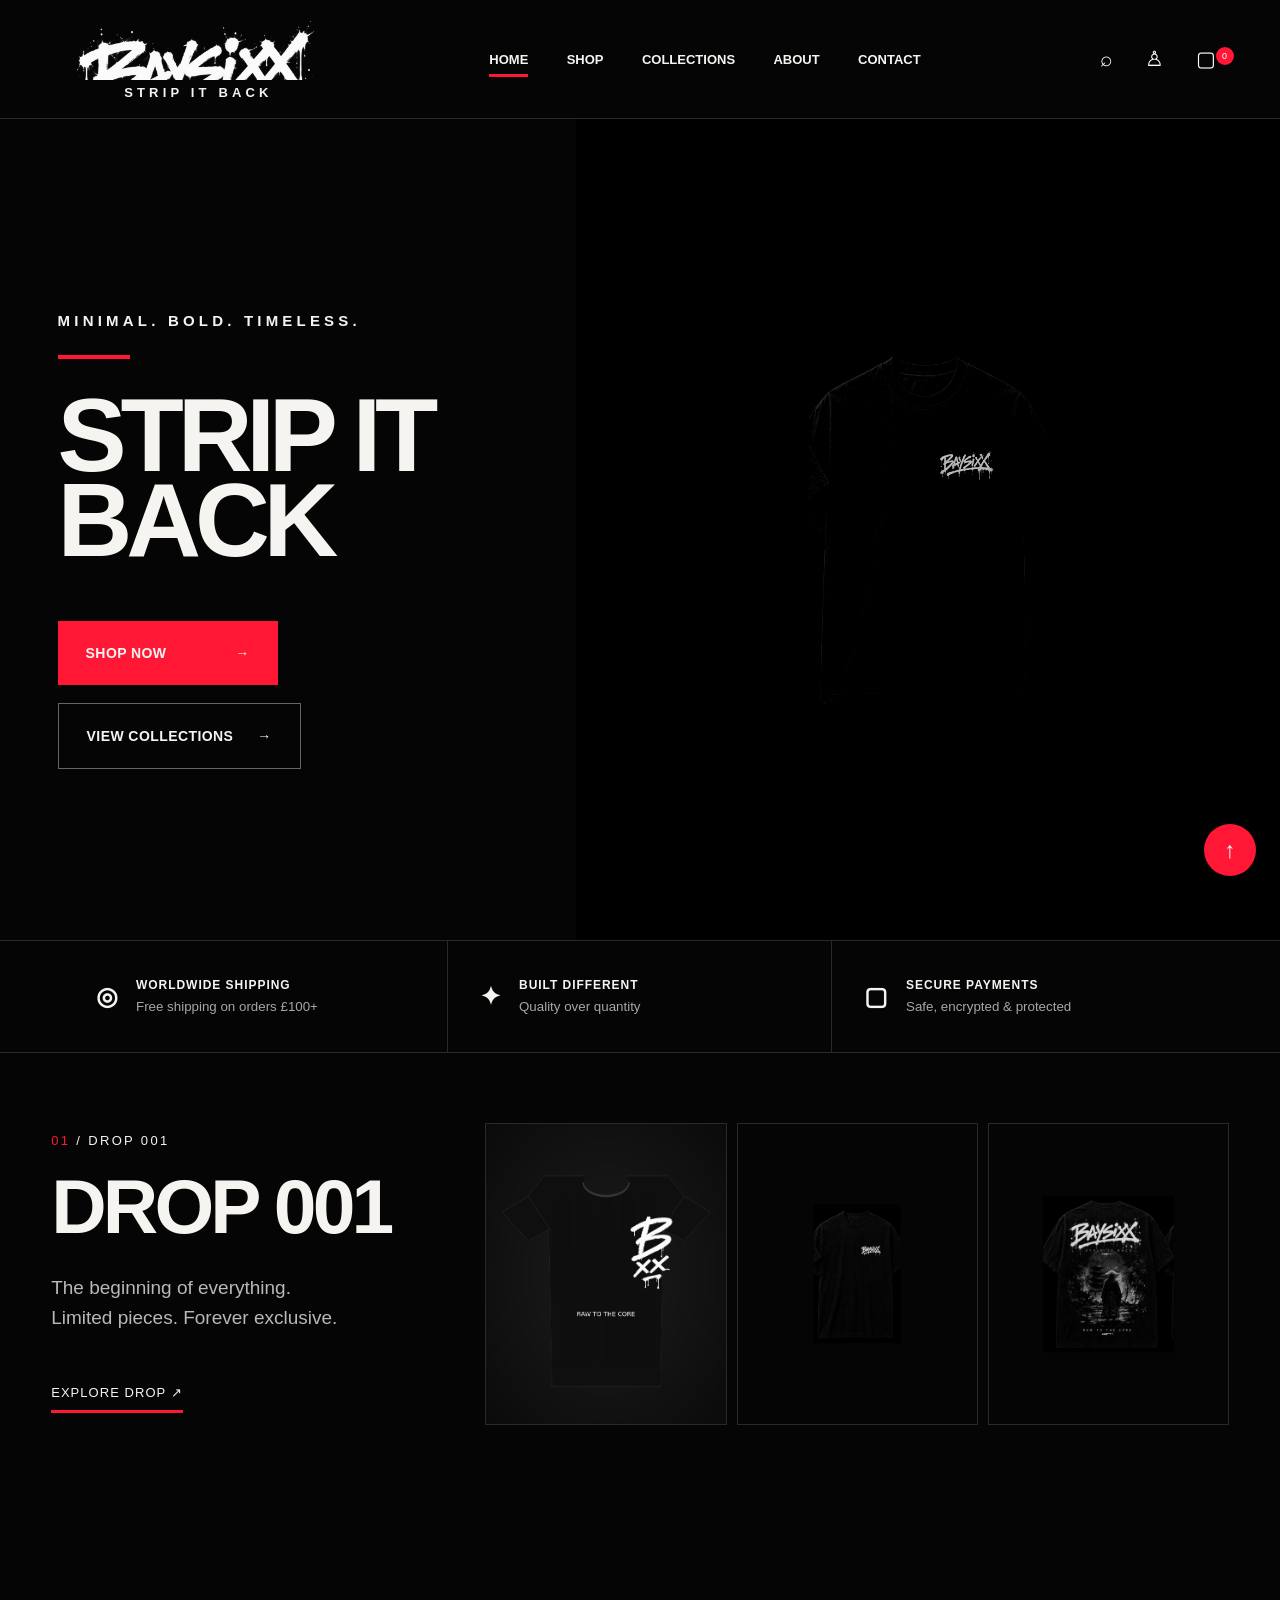
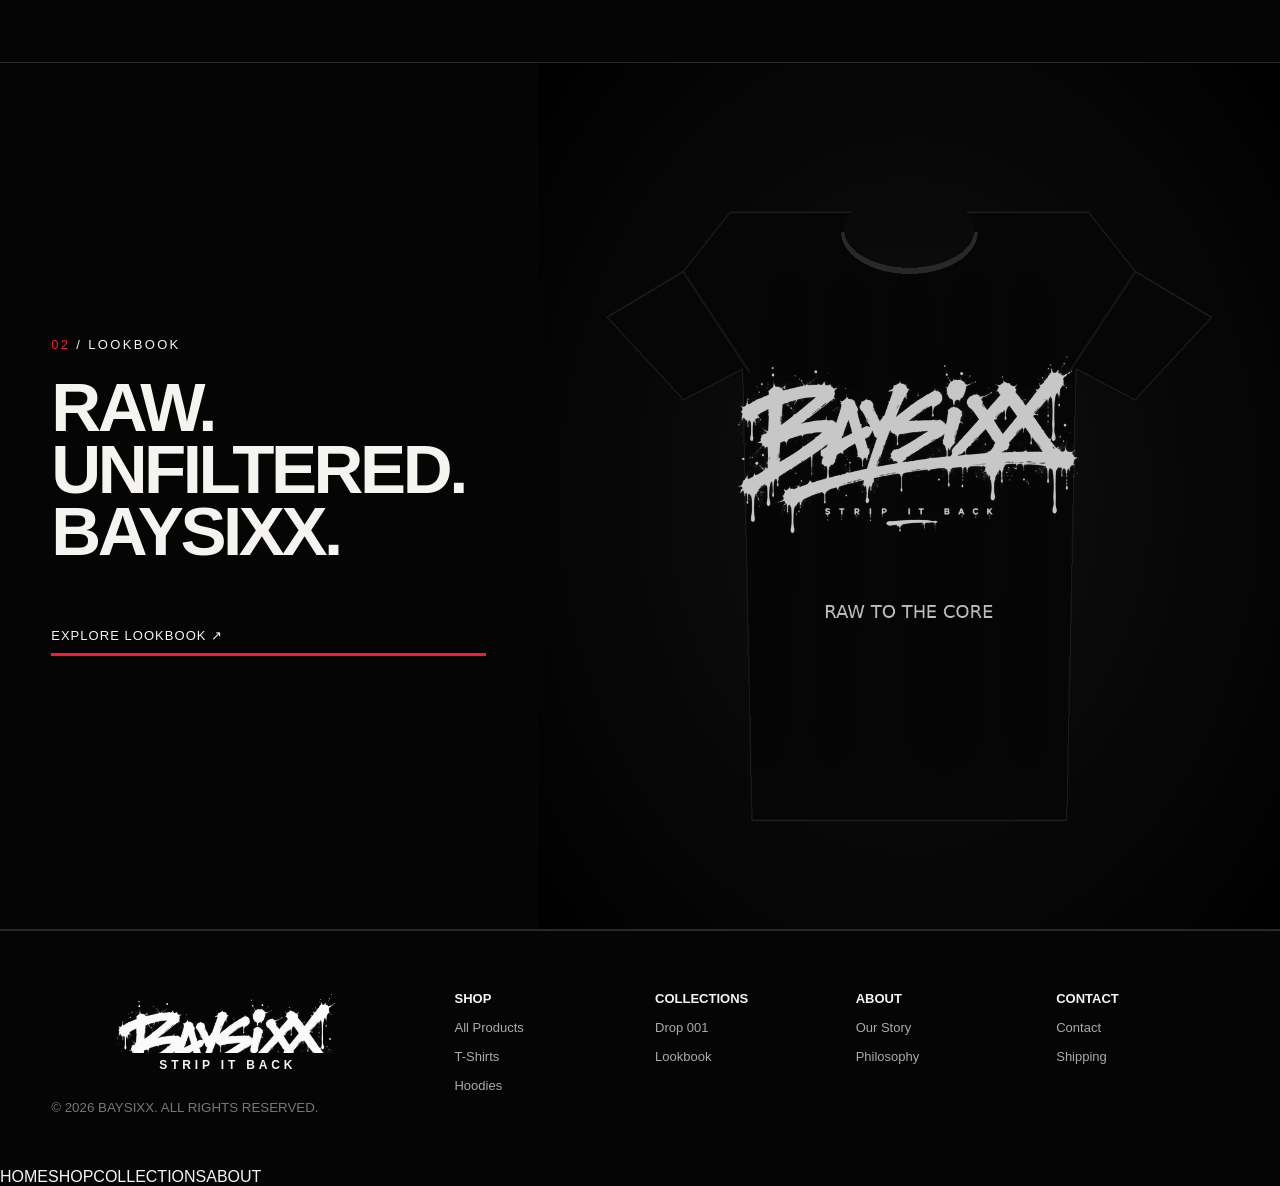
==== index.html @ b7e848b4 "Load rebuilt responsive stylesheet" ====
<!doctype html><html lang="en"><head><meta charset="utf-8"><meta name="viewport" content="width=device-width,initial-scale=1"><meta name="theme-color" content="#050505"><title>BAYSIXX | Strip It Back</title><link rel="stylesheet" href="styles.css?v=clean10"><link rel="icon" type="image/png" sizes="32x32" href="favicon-32.png?v=bx6"><link rel="apple-touch-icon" href="apple-touch-icon.png?v=bx6"><link rel="manifest" href="site.webmanifest?v=bx6"></head><body id="top"><header class="site-header"><a class="header-logo logo-lockup" href="index.html" aria-label="BAYSIXX home"><span class="logo-art"><img src="assets/baysixx-wordmark.png?v=master" alt="BAYSIXX"></span><span class="logo-tagline">STRIP IT BACK</span></a><nav class="nav nav-left"><a class="active" href="index.html">HOME</a><a href="shop.html">SHOP</a><a href="#drop">COLLECTIONS</a><a href="story.html">ABOUT</a><a href="#contact">CONTACT</a></nav><nav class="nav nav-right"><button class="text-button" aria-label="Search">⌕</button><button class="text-button" aria-label="Account">♙</button><button class="text-button cart-button" aria-label="Cart">▢<span class="cart-count">0</span></button></nav></header><main><section class="hero"><div class="hero-copy"><p class="hero-kicker">MINIMAL. BOLD. TIMELESS.</p><h1>STRIP IT<br>BACK</h1><div class="hero-actions"><a class="button button-red" href="shop.html">SHOP NOW <span>→</span></a><a class="button button-dark" href="#drop">VIEW COLLECTIONS <span>→</span></a></div></div><div class="campaign-art"><img class="campaign-photo" src="assets/products/ronin-tee-front-clean.jpg" alt="BAYSIXX streetwear lookbook"></div></section><section class="benefits"><div><b>◎</b><span><strong>WORLDWIDE SHIPPING</strong><small>Free shipping on orders £100+</small></span></div><div><b>✦</b><span><strong>BUILT DIFFERENT</strong><small>Quality over quantity</small></span></div><div><b>▢</b><span><strong>SECURE PAYMENTS</strong><small>Safe, encrypted & protected</small></span></div></section><section class="drop" id="drop"><div class="section-heading"><p class="eyebrow"><em>01</em> / DROP 001</p><h2>DROP 001</h2><p class="section-copy">The beginning of everything.<br>Limited pieces. Forever exclusive.</p><a class="section-link" href="shop.html">EXPLORE DROP ↗</a></div><div class="products"><a class="product-card" href="product.html?product=icon-hoodie-black"><div class="product-image"><img class="product-photo" src="assets/product-icon-black.jpg" alt="BAYSIXX black hoodie"></div></a><a class="product-card" href="product.html?product=ronin-japan"><div class="product-image"><img class="product-photo" src="assets/products/ronin-tee-front-clean.jpg" alt="BAYSIXX black tee front"></div></a><a class="product-card" href="product.html?product=ronin-japan"><div class="product-image"><img class="product-photo" src="assets/products/ronin-tee-back-clean.jpg" alt="BAYSIXX black tee back"></div></a></div></section><section class="lookbook" id="lookbook"><div class="lookbook-copy"><p class="eyebrow"><em>02</em> / LOOKBOOK</p><h2>RAW.<br>UNFILTERED.<br>BAYSIXX.</h2><a class="section-link" href="shop.html">EXPLORE LOOKBOOK ↗</a></div><div class="lookbook-image"><img src="assets/product-core-black.jpg" alt="BAYSIXX real-life black streetwear mockup"></div></section></main><footer class="footer" id="contact"><div class="footer-brand"><a class="logo-lockup footer-logo" href="#top"><span class="logo-art"><img src="assets/baysixx-wordmark.png?v=master" alt="BAYSIXX"></span><span class="logo-tagline">STRIP IT BACK</span></a><small>© 2026 BAYSIXX. ALL RIGHTS RESERVED.</small></div><div class="footer-links-grid"><div><strong>SHOP</strong><a href="shop.html">All Products</a><a href="shop.html">T-Shirts</a><a href="shop.html">Hoodies</a></div><div><strong>COLLECTIONS</strong><a href="#drop">Drop 001</a><a href="#lookbook">Lookbook</a></div><div><strong>ABOUT</strong><a href="story.html">Our Story</a><a href="story.html">Philosophy</a></div><div><strong>CONTACT</strong><a href="#contact">Contact</a><a href="#contact">Shipping</a></div></div></footer><a class="back-to-top" href="#top" aria-label="Back to top">↑</a><script src="script.js?v=13"></script></body></html>
---- styles.css ----
:root{--bg:#050505;--panel:#0a0a0a;--ink:#f5f4f0;--muted:#a7a7a7;--line:#292929;--red:#ff1735;--max:1600px}*{box-sizing:border-box}html{scroll-behavior:smooth}body{margin:0;background:var(--bg);color:var(--ink);font-family:Arial,Helvetica,sans-serif;overflow-x:hidden}img{max-width:100%;display:block}a{color:inherit;text-decoration:none}button{font:inherit}.site-header{min-height:112px;border-bottom:1px solid var(--line);display:grid;grid-template-columns:minmax(220px,320px) minmax(0,1fr) minmax(140px,190px);align-items:center;gap:28px;padding:18px clamp(20px,3vw,44px);position:relative;z-index:20;background:#050505}.header-logo,.logo-lockup{display:flex;align-items:center;justify-content:flex-start;min-width:0}.logo-lockup{flex-direction:column;width:max-content;max-width:100%}.logo-art{display:block;width:min(250px,100%);height:62px;overflow:hidden}.logo-art img{width:100%;height:auto;transform:translateY(-4%)}.logo-tagline{font-size:13px;font-weight:800;letter-spacing:.32em;margin-top:5px;white-space:nowrap}.header-logo>img{width:min(250px,100%);height:auto}.nav{display:flex;align-items:center;min-width:0}.nav-left{justify-content:center;gap:clamp(20px,3vw,52px);height:100%}.nav-left a{display:flex;align-items:center;font-size:13px;font-weight:800;position:relative;white-space:nowrap;padding:18px 0}.nav-left a.active:after{content:"";position:absolute;left:0;right:0;bottom:8px;height:3px;background:var(--red)}.nav-right{justify-content:flex-end;gap:16px;white-space:nowrap}.text-button{border:0;background:none;color:#fff;font-size:21px;cursor:pointer;padding:8px;position:relative}.cart-count{display:inline-grid;place-items:center;min-width:18px;height:18px;border-radius:999px;background:var(--red);font-size:9px;line-height:1;padding:0 5px;vertical-align:top}.announcement{padding:10px 20px;text-align:center;background:var(--red);font-size:11px;font-weight:900;letter-spacing:.14em}.hero{min-height:680px;display:grid;grid-template-columns:minmax(0,45fr) minmax(0,55fr);border-bottom:1px solid var(--line)}.hero-copy{padding:clamp(70px,8vw,130px) clamp(24px,4.5vw,74px) 80px;display:flex;flex-direction:column;justify-content:center;min-width:0}.hero-kicker{font-size:15px;font-weight:700;letter-spacing:.28em;margin:0 0 34px}.hero-kicker:after{content:"";display:block;width:72px;height:4px;background:var(--red);margin-top:26px}.hero h1{font-size:clamp(66px,8.1vw,145px);line-height:.82;letter-spacing:-.06em;margin:0 0 58px;font-weight:900;max-width:100%}.hero-actions{display:flex;gap:18px;flex-wrap:wrap}.button{min-width:220px;padding:24px 28px;display:flex;justify-content:space-between;align-items:center;gap:24px;font-size:14px;font-weight:900;letter-spacing:.03em}.button-red{background:var(--red)}.button-dark{border:1px solid #666}.campaign-art{min-width:0;overflow:hidden;background:#080808;min-height:500px}.campaign-photo{width:100%;height:100%;object-fit:cover;filter:grayscale(1) contrast(1.1) brightness(.74)}.benefits{min-height:112px;border-bottom:1px solid var(--line);display:grid;grid-template-columns:repeat(3,minmax(0,1fr));padding:0 clamp(20px,5vw,80px)}.benefits>div{display:flex;align-items:center;gap:18px;border-right:1px solid var(--line);padding:24px clamp(18px,2.5vw,40px);min-width:0}.benefits>div:last-child{border-right:0}.benefits b{font-size:25px;flex:0 0 auto}.benefits span{display:flex;flex-direction:column;gap:6px;min-width:0}.benefits strong{font-size:12px;letter-spacing:.08em}.benefits small{color:var(--muted);line-height:1.35}.drop{display:grid;grid-template-columns:minmax(260px,34fr) minmax(0,66fr);min-height:610px;border-bottom:1px solid var(--line);padding:70px clamp(24px,4vw,64px);gap:clamp(30px,4vw,60px)}.section-heading{padding-top:10px;min-width:0}.eyebrow{letter-spacing:.18em;font-size:13px;margin:0}.eyebrow em{color:var(--red);font-style:normal}.section-heading h2,.lookbook h2{font-size:clamp(54px,6vw,100px);line-height:.9;letter-spacing:-.05em;margin:24px 0 32px}.section-copy{font-size:19px;line-height:1.55;color:#b8b8b8}.section-link{display:inline-block;margin-top:34px;font-size:13px;letter-spacing:.08em;padding-bottom:10px;border-bottom:3px solid var(--red)}.products{display:grid;grid-template-columns:repeat(3,minmax(0,1fr));gap:10px;min-width:0}.product-card{display:block;min-width:0}.product-image{background:#0b0b0b;overflow:hidden;border:1px solid var(--line);aspect-ratio:4/5}.product-photo{width:100%;height:100%;object-fit:cover;filter:grayscale(1);transition:transform .25s}.product-card:hover .product-photo{transform:scale(1.02)}.lookbook{display:grid;grid-template-columns:minmax(300px,42fr) minmax(0,58fr);min-height:660px;border-bottom:1px solid var(--line)}.lookbook-copy{padding:80px clamp(24px,4vw,64px);display:flex;flex-direction:column;justify-content:center;min-width:0}.lookbook h2{font-size:clamp(52px,5.4vw,92px)}.lookbook-image{overflow:hidden;min-height:520px}.lookbook-image img{width:100%;height:100%;object-fit:cover;filter:grayscale(1) contrast(1.08) brightness(.78)}.shop-page,.story-page,.product-page{width:min(100%,var(--max));margin:0 auto}.shop-intro{padding:80px clamp(24px,5vw,80px) 54px;border-bottom:1px solid var(--line)}.shop-intro h1{font-size:clamp(48px,6vw,96px);line-height:.9;letter-spacing:-.05em;margin:22px 0 24px}.shop-intro>p:last-child{font-size:18px;color:var(--muted);margin:0}.shop-grid{display:grid;grid-template-columns:repeat(4,minmax(0,1fr));gap:18px;padding:46px clamp(24px,4vw,64px) 90px}.shop-grid .product-card{display:flex;flex-direction:column;min-width:0}.product-image.shop{aspect-ratio:4/5}.shop-grid h3{font-size:14px;line-height:1.35;letter-spacing:.03em;margin:14px 0 7px}.shop-grid p{font-size:12px;color:var(--muted);margin:0}.story-hero{display:grid;grid-template-columns:minmax(0,1fr) minmax(260px,38%);gap:50px;align-items:center;padding:90px clamp(24px,6vw,100px);border-bottom:1px solid var(--line)}.story-hero h1,.story-copy h2{font-size:clamp(56px,7vw,110px);line-height:.9;letter-spacing:-.055em;margin:24px 0 34px}.story-lead{font-size:clamp(18px,1.5vw,24px);line-height:1.55;color:#c0c0c0;max-width:850px}.story-hero>img{width:min(420px,100%);justify-self:center;filter:grayscale(1)}.story-copy{padding:90px clamp(24px,6vw,100px);border-bottom:1px solid var(--line)}.story-copy h2{font-size:clamp(48px,6vw,92px)}.story-columns{display:grid;grid-template-columns:repeat(2,minmax(0,1fr));gap:clamp(28px,6vw,90px)}.story-columns p{font-size:19px;line-height:1.65;color:#bdbdbd;margin:0}.story-statement{display:grid;grid-template-columns:1fr 1fr}.story-statement span{font-size:clamp(44px,7vw,120px);font-weight:900;letter-spacing:-.05em;padding:70px clamp(24px,5vw,80px);border-right:1px solid var(--line)}.story-statement span:last-child{border-right:0}.product-page{display:grid;grid-template-columns:minmax(0,1.2fr) minmax(360px,.8fr);gap:clamp(36px,5vw,80px);padding:60px clamp(24px,5vw,80px) 90px}.product-gallery{min-width:0}.product-detail-image{background:#0b0b0b;border:1px solid var(--line);aspect-ratio:4/5;overflow:hidden}.product-detail-image img{width:100%;height:100%;object-fit:cover}.product-thumbs{display:grid;grid-template-columns:repeat(5,minmax(0,1fr));gap:10px;margin-top:12px}.product-thumbs button{border:1px solid var(--line);background:#0a0a0a;padding:0;aspect-ratio:1;cursor:pointer;overflow:hidden}.product-thumbs img{width:100%;height:100%;object-fit:cover}.product-info{align-self:start;position:sticky;top:24px}.product-info h1{font-size:clamp(42px,4.5vw,78px);line-height:.92;letter-spacing:-.045em;margin:18px 0 20px}.product-price{font-size:20px;font-weight:800;margin:0 0 24px}.product-description{font-size:17px;line-height:1.6;color:#b8b8b8}.sizes{display:flex;flex-wrap:wrap;gap:9px;align-items:center;margin:30px 0 20px}.sizes span{width:100%;font-size:12px;font-weight:900;letter-spacing:.12em}.sizes button{background:#0a0a0a;color:#fff;border:1px solid #555;width:54px;height:48px;cursor:pointer}.add-bag{width:100%;border:0;background:var(--red);color:#fff;padding:20px;font-weight:900;letter-spacing:.05em;cursor:pointer}.product-notes{border-top:1px solid var(--line);margin-top:28px;padding-top:18px}.product-notes p{font-size:13px;color:#aaa;margin:9px 0}.footer{display:grid;grid-template-columns:minmax(240px,30%) minmax(0,70%);gap:50px;padding:60px clamp(24px,4vw,64px) 50px;border-top:1px solid var(--line)}.footer-brand{display:flex;flex-direction:column;align-items:flex-start;gap:26px;min-width:0}.footer-brand>img{width:min(230px,100%)}.footer-logo .logo-art{width:min(230px,100%)}.footer-logo .logo-tagline{font-size:12px}.footer-brand small{color:#777;line-height:1.5}.footer-links-grid{display:grid;grid-template-columns:repeat(4,minmax(0,1fr));gap:28px}.footer-links-grid div{display:flex;flex-direction:column;gap:14px}.footer-links-grid strong{font-size:13px}.footer-links-grid a,.footer-links a{color:#aaa;font-size:13px}.footer-links{display:flex;gap:24px;justify-content:flex-end;align-items:flex-start}.back-to-top{position:fixed;right:24px;bottom:24px;width:52px;height:52px;border-radius:50%;background:var(--red);display:grid;place-items:center;font-size:23px;z-index:30}@media(max-width:1100px){.site-header{grid-template-columns:minmax(190px,250px) 1fr auto;gap:18px;padding-left:24px;padding-right:24px}.nav-left{gap:22px}.nav-left a{font-size:12px}.hero{grid-template-columns:1fr 1fr}.hero h1{font-size:clamp(62px,8.4vw,100px)}.drop{grid-template-columns:1fr}.products{grid-template-columns:repeat(3,minmax(0,1fr))}.shop-grid{grid-template-columns:repeat(2,minmax(0,1fr))}.product-page{grid-template-columns:minmax(0,1fr) minmax(320px,.8fr)}}@media(max-width:760px){.site-header{min-height:0;grid-template-columns:minmax(0,1fr) auto;grid-template-rows:auto auto;gap:10px 14px;padding:14px 16px 0}.header-logo,.logo-lockup{grid-column:1;grid-row:1}.header-logo>img{width:170px}.header-logo .logo-art{width:170px;height:44px}.header-logo .logo-tagline{font-size:9px;letter-spacing:.26em;margin-top:3px}.nav-right{grid-column:2;grid-row:1;gap:6px}.text-button{font-size:18px;padding:6px}.nav-left{grid-column:1/-1;grid-row:2;justify-content:flex-start;gap:22px;overflow-x:auto;width:100%;padding:0 0 2px;scrollbar-width:none}.nav-left::-webkit-scrollbar{display:none}.nav-left a{font-size:11px;padding:14px 0 16px}.nav-left a.active:after{bottom:6px}.hero{grid-template-columns:1fr;min-height:0}.hero-copy{padding:60px 20px 48px}.hero-kicker{font-size:12px;letter-spacing:.22em;margin-bottom:28px}.hero h1{font-size:clamp(60px,19vw,92px);line-height:.84;margin-bottom:42px}.hero-actions{flex-direction:column}.button{width:100%;min-width:0}.campaign-art{min-height:0;height:430px}.benefits{grid-template-columns:1fr;padding:0}.benefits>div{border-right:0;border-bottom:1px solid var(--line);padding:22px 20px}.benefits>div:last-child{border-bottom:0}.drop{padding:54px 20px;gap:30px}.section-heading h2,.lookbook h2{font-size:clamp(48px,16vw,72px)}.products{grid-template-columns:1fr;gap:14px}.product-image{aspect-ratio:4/5}.lookbook{grid-template-columns:1fr;min-height:0}.lookbook-copy{padding:60px 20px}.lookbook-image{min-height:0;height:430px}.shop-intro{padding:56px 20px 40px}.shop-intro h1{font-size:clamp(44px,14vw,68px)}.shop-grid{grid-template-columns:1fr;padding:28px 20px 70px;gap:28px}.story-hero{grid-template-columns:1fr;padding:60px 20px;gap:35px}.story-hero h1,.story-copy h2{font-size:clamp(50px,15vw,76px)}.story-hero>img{width:min(260px,75%)}.story-copy{padding:60px 20px}.story-columns{grid-template-columns:1fr;gap:24px}.story-columns p{font-size:17px}.story-statement{grid-template-columns:1fr}.story-statement span{padding:48px 20px;border-right:0;border-bottom:1px solid var(--line);font-size:clamp(44px,14vw,70px)}.story-statement span:last-child{border-bottom:0}.product-page{grid-template-columns:1fr;padding:30px 20px 70px;gap:36px}.product-info{position:static}.product-info h1{font-size:clamp(42px,13vw,64px)}.product-thumbs{grid-template-columns:repeat(4,minmax(0,1fr))}.footer{grid-template-columns:1fr;gap:40px;padding:48px 20px}.footer-links-grid{grid-template-columns:repeat(2,minmax(0,1fr));gap:30px}.footer-links{justify-content:flex-start;flex-wrap:wrap}.back-to-top{right:16px;bottom:16px;width:48px;height:48px}.announcement{font-size:10px;padding:9px 12px}}
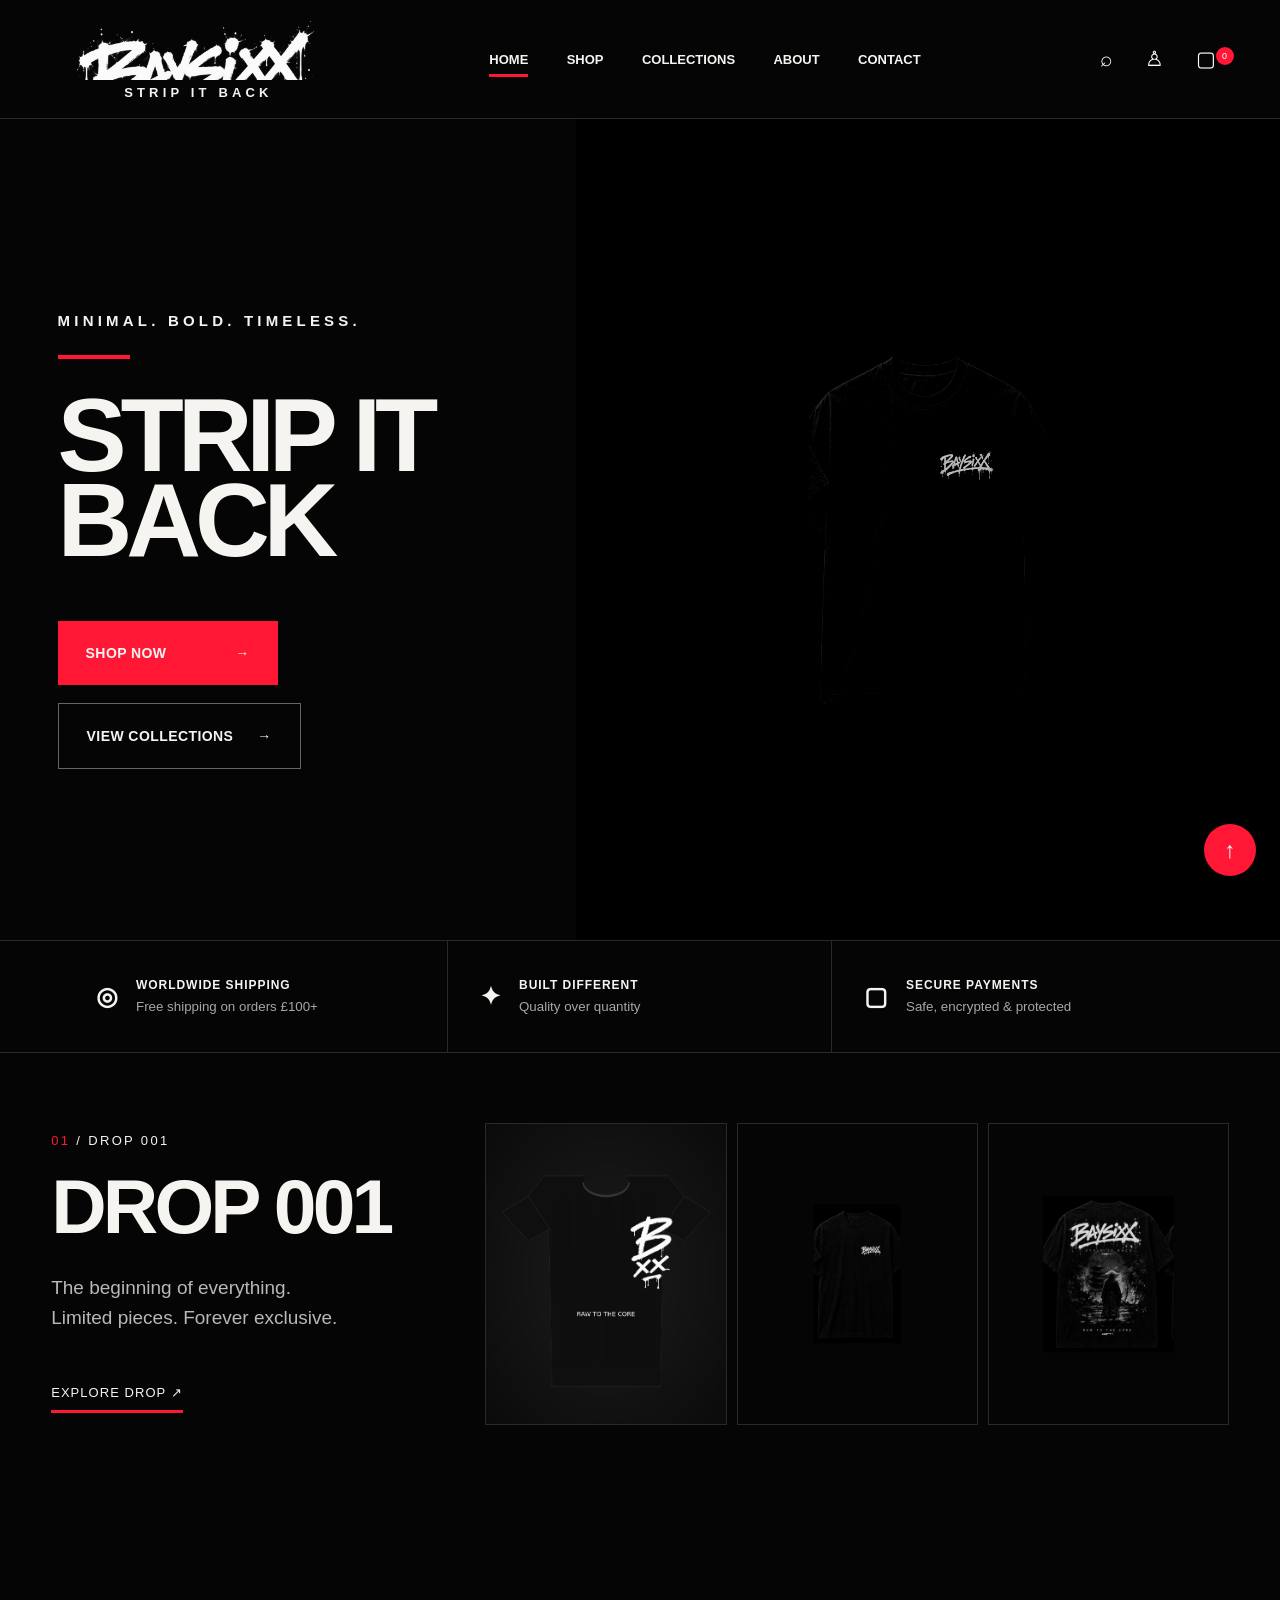
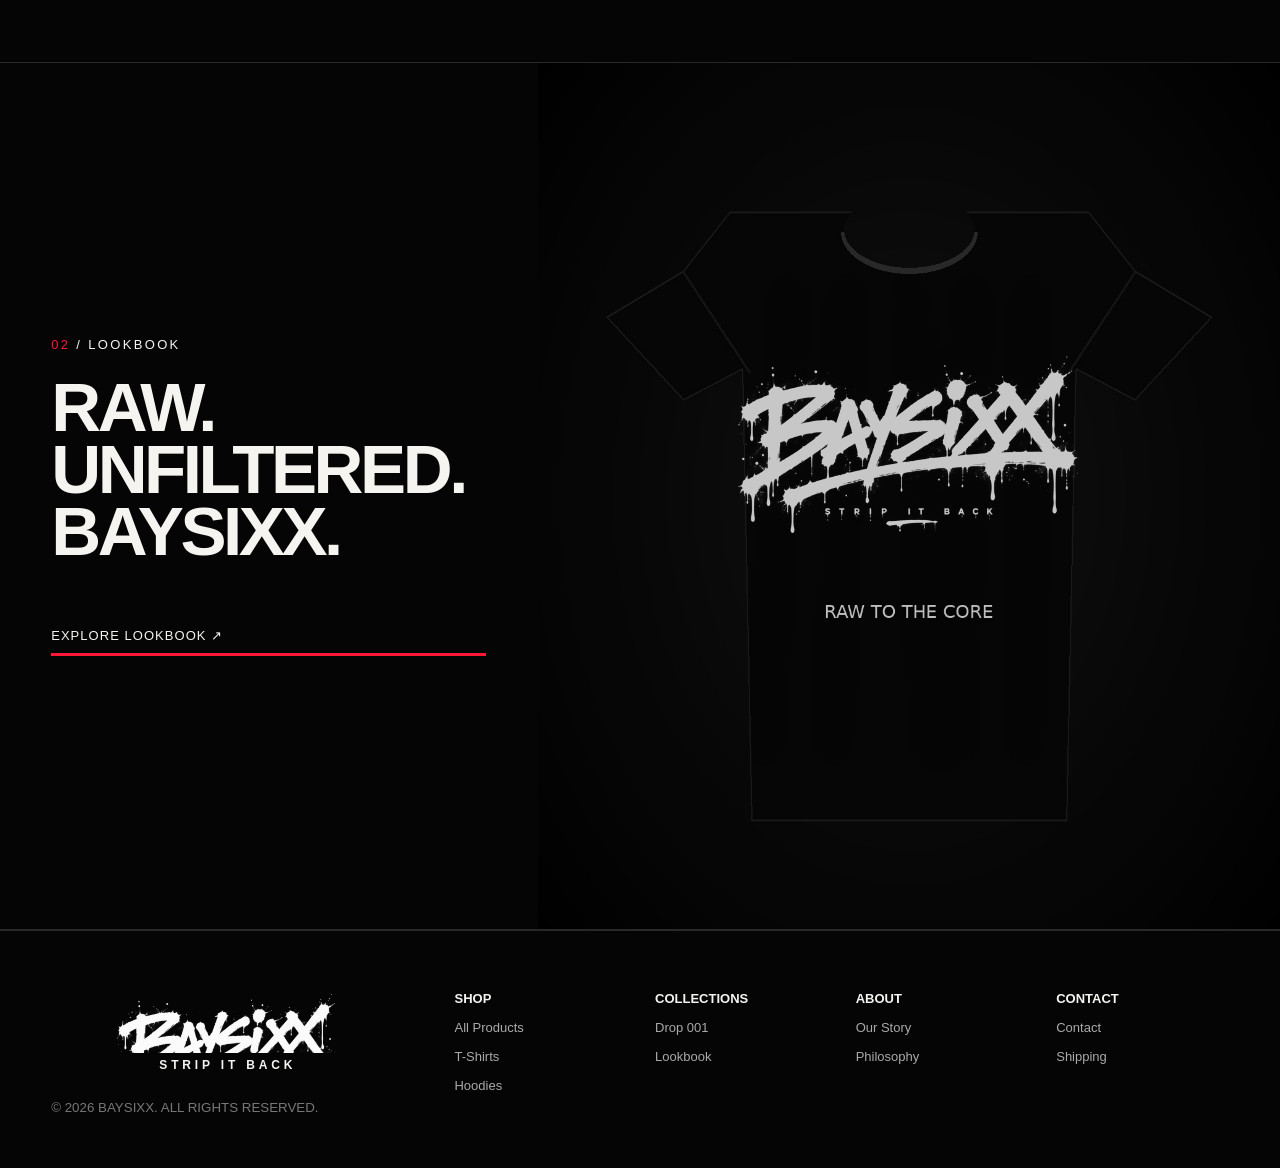
==== commit cb957ae7: "Load BAYSIXX mobile app layer on homepage" ====
--- a/index.html
+++ b/index.html
@@ -1 +1 @@
-<!doctype html><html lang="en"><head><meta charset="utf-8"><meta name="viewport" content="width=device-width,initial-scale=1"><meta name="theme-color" content="#050505"><title>BAYSIXX | Strip It Back</title><link rel="stylesheet" href="styles.css?v=clean10"><link rel="icon" type="image/png" sizes="32x32" href="favicon-32.png?v=bx6"><link rel="apple-touch-icon" href="apple-touch-icon.png?v=bx6"><link rel="manifest" href="site.webmanifest?v=bx6"></head><body id="top"><header class="site-header"><a class="header-logo logo-lockup" href="index.html" aria-label="BAYSIXX home"><span class="logo-art"><img src="assets/baysixx-wordmark.png?v=master" alt="BAYSIXX"></span><span class="logo-tagline">STRIP IT BACK</span></a><nav class="nav nav-left"><a class="active" href="index.html">HOME</a><a href="shop.html">SHOP</a><a href="#drop">COLLECTIONS</a><a href="story.html">ABOUT</a><a href="#contact">CONTACT</a></nav><nav class="nav nav-right"><button class="text-button" aria-label="Search">⌕</button><button class="text-button" aria-label="Account">♙</button><button class="text-button cart-button" aria-label="Cart">▢<span class="cart-count">0</span></button></nav></header><main><section class="hero"><div class="hero-copy"><p class="hero-kicker">MINIMAL. BOLD. TIMELESS.</p><h1>STRIP IT<br>BACK</h1><div class="hero-actions"><a class="button button-red" href="shop.html">SHOP NOW <span>→</span></a><a class="button button-dark" href="#drop">VIEW COLLECTIONS <span>→</span></a></div></div><div class="campaign-art"><img class="campaign-photo" src="assets/products/ronin-tee-front-clean.jpg" alt="BAYSIXX streetwear lookbook"></div></section><section class="benefits"><div><b>◎</b><span><strong>WORLDWIDE SHIPPING</strong><small>Free shipping on orders £100+</small></span></div><div><b>✦</b><span><strong>BUILT DIFFERENT</strong><small>Quality over quantity</small></span></div><div><b>▢</b><span><strong>SECURE PAYMENTS</strong><small>Safe, encrypted & protected</small></span></div></section><section class="drop" id="drop"><div class="section-heading"><p class="eyebrow"><em>01</em> / DROP 001</p><h2>DROP 001</h2><p class="section-copy">The beginning of everything.<br>Limited pieces. Forever exclusive.</p><a class="section-link" href="shop.html">EXPLORE DROP ↗</a></div><div class="products"><a class="product-card" href="product.html?product=icon-hoodie-black"><div class="product-image"><img class="product-photo" src="assets/product-icon-black.jpg" alt="BAYSIXX black hoodie"></div></a><a class="product-card" href="product.html?product=ronin-japan"><div class="product-image"><img class="product-photo" src="assets/products/ronin-tee-front-clean.jpg" alt="BAYSIXX black tee front"></div></a><a class="product-card" href="product.html?product=ronin-japan"><div class="product-image"><img class="product-photo" src="assets/products/ronin-tee-back-clean.jpg" alt="BAYSIXX black tee back"></div></a></div></section><section class="lookbook" id="lookbook"><div class="lookbook-copy"><p class="eyebrow"><em>02</em> / LOOKBOOK</p><h2>RAW.<br>UNFILTERED.<br>BAYSIXX.</h2><a class="section-link" href="shop.html">EXPLORE LOOKBOOK ↗</a></div><div class="lookbook-image"><img src="assets/product-core-black.jpg" alt="BAYSIXX real-life black streetwear mockup"></div></section></main><footer class="footer" id="contact"><div class="footer-brand"><a class="logo-lockup footer-logo" href="#top"><span class="logo-art"><img src="assets/baysixx-wordmark.png?v=master" alt="BAYSIXX"></span><span class="logo-tagline">STRIP IT BACK</span></a><small>© 2026 BAYSIXX. ALL RIGHTS RESERVED.</small></div><div class="footer-links-grid"><div><strong>SHOP</strong><a href="shop.html">All Products</a><a href="shop.html">T-Shirts</a><a href="shop.html">Hoodies</a></div><div><strong>COLLECTIONS</strong><a href="#drop">Drop 001</a><a href="#lookbook">Lookbook</a></div><div><strong>ABOUT</strong><a href="story.html">Our Story</a><a href="story.html">Philosophy</a></div><div><strong>CONTACT</strong><a href="#contact">Contact</a><a href="#contact">Shipping</a></div></div></footer><a class="back-to-top" href="#top" aria-label="Back to top">↑</a><script src="script.js?v=13"></script></body></html>+<!doctype html><html lang="en"><head><meta charset="utf-8"><meta name="viewport" content="width=device-width,initial-scale=1"><meta name="theme-color" content="#050505"><title>BAYSIXX | Strip It Back</title><link rel="stylesheet" href="styles.css?v=clean10"><link rel="stylesheet" href="mobile-app.css?v=1"><link rel="icon" type="image/png" sizes="32x32" href="favicon-32.png?v=bx6"><link rel="apple-touch-icon" href="apple-touch-icon.png?v=bx6"><link rel="manifest" href="site.webmanifest?v=bx6"></head><body id="top"><header class="site-header"><a class="header-logo logo-lockup" href="index.html" aria-label="BAYSIXX home"><span class="logo-art"><img src="assets/baysixx-wordmark.png?v=master" alt="BAYSIXX"></span><span class="logo-tagline">STRIP IT BACK</span></a><nav class="nav nav-left"><a class="active" href="index.html">HOME</a><a href="shop.html">SHOP</a><a href="#drop">COLLECTIONS</a><a href="story.html">ABOUT</a><a href="#contact">CONTACT</a></nav><nav class="nav nav-right"><button class="text-button" aria-label="Search">⌕</button><button class="text-button" aria-label="Account">♙</button><button class="text-button cart-button" aria-label="Cart">▢<span class="cart-count">0</span></button></nav></header><main><section class="hero"><div class="hero-copy"><p class="hero-kicker">MINIMAL. BOLD. TIMELESS.</p><h1>STRIP IT<br>BACK</h1><div class="hero-actions"><a class="button button-red" href="shop.html">SHOP NOW <span>→</span></a><a class="button button-dark" href="#drop">VIEW COLLECTIONS <span>→</span></a></div></div><div class="campaign-art"><img class="campaign-photo" src="assets/products/ronin-tee-front-clean.jpg" alt="BAYSIXX streetwear lookbook"></div></section><section class="benefits"><div><b>◎</b><span><strong>WORLDWIDE SHIPPING</strong><small>Free shipping on orders £100+</small></span></div><div><b>✦</b><span><strong>BUILT DIFFERENT</strong><small>Quality over quantity</small></span></div><div><b>▢</b><span><strong>SECURE PAYMENTS</strong><small>Safe, encrypted & protected</small></span></div></section><section class="drop" id="drop"><div class="section-heading"><p class="eyebrow"><em>01</em> / DROP 001</p><h2>DROP 001</h2><p class="section-copy">The beginning of everything.<br>Limited pieces. Forever exclusive.</p><a class="section-link" href="shop.html">EXPLORE DROP ↗</a></div><div class="products"><a class="product-card" href="product.html?product=icon-hoodie-black"><div class="product-image"><img class="product-photo" src="assets/product-icon-black.jpg" alt="BAYSIXX black hoodie"></div></a><a class="product-card" href="product.html?product=ronin-japan"><div class="product-image"><img class="product-photo" src="assets/products/ronin-tee-front-clean.jpg" alt="BAYSIXX black tee front"></div></a><a class="product-card" href="product.html?product=ronin-japan"><div class="product-image"><img class="product-photo" src="assets/products/ronin-tee-back-clean.jpg" alt="BAYSIXX black tee back"></div></a></div></section><section class="lookbook" id="lookbook"><div class="lookbook-copy"><p class="eyebrow"><em>02</em> / LOOKBOOK</p><h2>RAW.<br>UNFILTERED.<br>BAYSIXX.</h2><a class="section-link" href="shop.html">EXPLORE LOOKBOOK ↗</a></div><div class="lookbook-image"><img src="assets/product-core-black.jpg" alt="BAYSIXX real-life black streetwear mockup"></div></section></main><footer class="footer" id="contact"><div class="footer-brand"><a class="logo-lockup footer-logo" href="#top"><span class="logo-art"><img src="assets/baysixx-wordmark.png?v=master" alt="BAYSIXX"></span><span class="logo-tagline">STRIP IT BACK</span></a><small>© 2026 BAYSIXX. ALL RIGHTS RESERVED.</small></div><div class="footer-links-grid"><div><strong>SHOP</strong><a href="shop.html">All Products</a><a href="shop.html">T-Shirts</a><a href="shop.html">Hoodies</a></div><div><strong>COLLECTIONS</strong><a href="#drop">Drop 001</a><a href="#lookbook">Lookbook</a></div><div><strong>ABOUT</strong><a href="story.html">Our Story</a><a href="story.html">Philosophy</a></div><div><strong>CONTACT</strong><a href="#contact">Contact</a><a href="#contact">Shipping</a></div></div></footer><a class="back-to-top" href="#top" aria-label="Back to top">↑</a><script src="script.js?v=14"></script></body></html>
--- a/mobile-app.css
+++ b/mobile-app.css
@@ -0,0 +1,56 @@
+/* BAYSIXX mobile storefront layer — desktop remains controlled by styles.css */
+.mobile-bottom-nav,.app-sheet,.app-backdrop{display:none}
+.app-backdrop{position:fixed;inset:0;background:rgba(0,0,0,.72);backdrop-filter:blur(3px);z-index:80;opacity:0;transition:opacity .2s ease}
+.app-backdrop.open{display:block;opacity:1}
+.app-sheet{position:fixed;z-index:90;background:#090909;color:#f5f4f0;border:1px solid #2a2a2a;box-shadow:0 -20px 60px rgba(0,0,0,.48)}
+.app-sheet.open{display:block}
+.app-sheet-head{display:flex;align-items:center;justify-content:space-between;gap:16px;padding:20px;border-bottom:1px solid #292929}
+.app-sheet-head strong{font-size:13px;letter-spacing:.14em}
+.app-sheet-close{border:0;background:transparent;color:#fff;font-size:28px;line-height:1;cursor:pointer;padding:4px 8px}
+.app-sheet-body{padding:18px 20px 28px}
+.app-search-input{width:100%;height:52px;background:#111;color:#fff;border:1px solid #373737;border-radius:0;padding:0 16px;font-size:16px;outline:none}
+.app-search-input:focus{border-color:#ff1735}
+.app-search-results{display:grid;gap:10px;margin-top:16px}
+.app-search-result{display:grid;grid-template-columns:70px minmax(0,1fr) auto;gap:14px;align-items:center;padding:10px;border:1px solid #252525;background:#0c0c0c}
+.app-search-result img{width:70px;height:82px;object-fit:cover;filter:grayscale(1)}
+.app-search-result strong{display:block;font-size:12px;line-height:1.25;margin-bottom:6px}
+.app-search-result small{color:#929292;font-size:11px}
+.app-search-result span{font-size:18px}
+.app-empty{padding:28px 0;color:#8d8d8d;font-size:13px;text-align:center}
+.cart-line{display:grid;grid-template-columns:62px minmax(0,1fr) auto;gap:12px;align-items:center;padding:12px 0;border-bottom:1px solid #252525}
+.cart-line img{width:62px;height:72px;object-fit:cover;filter:grayscale(1)}
+.cart-line strong{display:block;font-size:12px;margin-bottom:5px}.cart-line small{display:block;color:#8d8d8d;font-size:11px;line-height:1.45}
+.cart-remove{border:0;background:transparent;color:#aaa;font-size:20px;cursor:pointer;padding:6px}
+.cart-summary{display:flex;align-items:center;justify-content:space-between;margin-top:20px;font-weight:800;font-size:13px}
+.cart-checkout{width:100%;margin-top:16px;border:0;background:#ff1735;color:#fff;padding:18px;font-weight:900;letter-spacing:.06em;cursor:pointer}
+.account-panel p{color:#aaa;line-height:1.55;margin:0 0 18px}.account-panel a{display:flex;justify-content:space-between;align-items:center;padding:17px 0;border-top:1px solid #292929;font-size:13px;font-weight:800}
+.mobile-card-meta{display:none}
+.size-selected{border-color:#ff1735!important;background:#ff1735!important}
+.product-thumb.active{border-color:#f5f4f0!important}
+.product-swipe-hint{display:none}
+body.sheet-open{overflow:hidden}
+
+@media(max-width:760px){
+ body{padding-bottom:74px;-webkit-tap-highlight-color:transparent}
+ .site-header{position:sticky;top:0;z-index:60;grid-template-columns:minmax(0,1fr) auto!important;grid-template-rows:auto!important;gap:10px!important;padding:10px 14px!important;min-height:72px!important;background:rgba(5,5,5,.96)!important;backdrop-filter:blur(14px);border-bottom:1px solid #1f1f1f}
+ .header-logo,.site-header .logo-lockup{grid-column:1!important;grid-row:1!important;align-items:flex-start}
+ .header-logo .logo-art{width:146px!important;height:36px!important}.header-logo .logo-tagline{font-size:8px!important;letter-spacing:.24em!important;margin-top:2px!important}
+ .nav-left{display:none!important}.nav-right{grid-column:2!important;grid-row:1!important;gap:2px!important}.text-button{width:38px;height:38px;display:grid;place-items:center;font-size:19px!important;padding:0!important;border:1px solid transparent!important}.text-button:active{background:#161616;border-color:#292929!important}
+ .cart-count{position:absolute;right:1px;top:0;min-width:16px;height:16px;font-size:8px;padding:0 4px}
+ .announcement{position:relative;z-index:55;padding:8px 12px;font-size:9px;letter-spacing:.12em}
+ .mobile-bottom-nav{position:fixed;display:grid;grid-template-columns:repeat(4,1fr);left:0;right:0;bottom:0;z-index:70;height:68px;padding:5px 8px calc(5px + env(safe-area-inset-bottom));background:rgba(5,5,5,.97);border-top:1px solid #292929;backdrop-filter:blur(14px)}
+ .mobile-bottom-nav a{position:relative;display:flex;flex-direction:column;align-items:center;justify-content:center;gap:4px;color:#858585;font-size:8px;font-weight:800;letter-spacing:.08em;min-width:0}.mobile-bottom-nav svg{width:20px;height:20px;stroke:currentColor;fill:none;stroke-width:1.8}.mobile-bottom-nav a.active{color:#fff}.mobile-bottom-nav a.active:after{content:"";position:absolute;top:-5px;width:28px;height:2px;background:#ff1735}
+ .hero{display:flex!important;flex-direction:column;min-height:0!important;border-bottom:1px solid #202020}.campaign-art{order:1;height:54vh!important;min-height:390px!important;max-height:570px;position:relative}.campaign-art:after{content:"DROP 001";position:absolute;left:16px;bottom:16px;background:#ff1735;color:#fff;padding:8px 10px;font-size:9px;font-weight:900;letter-spacing:.14em}.campaign-photo{filter:grayscale(1) contrast(1.12) brightness(.72)!important}
+ .hero-copy{order:2;padding:28px 16px 34px!important}.hero-kicker{font-size:10px!important;letter-spacing:.2em!important;margin:0 0 18px!important}.hero-kicker:after{width:46px!important;height:3px!important;margin-top:14px!important}.hero h1{font-size:clamp(54px,18vw,78px)!important;line-height:.82!important;margin:0 0 26px!important}.hero-actions{display:grid!important;grid-template-columns:1fr 1fr;gap:8px!important}.button{min-width:0!important;width:auto!important;padding:16px 13px!important;font-size:10px!important;gap:8px!important}
+ .benefits{display:flex!important;overflow-x:auto;scroll-snap-type:x mandatory;padding:0!important;min-height:0!important;scrollbar-width:none}.benefits::-webkit-scrollbar{display:none}.benefits>div{flex:0 0 82%;scroll-snap-align:start;border-right:1px solid #292929!important;border-bottom:0!important;padding:18px 16px!important}.benefits b{font-size:20px!important}.benefits strong{font-size:10px!important}.benefits small{font-size:11px}
+ .drop{display:block!important;padding:38px 0 44px!important;min-height:0!important}.drop .section-heading{padding:0 16px 24px!important}.section-heading h2{font-size:48px!important;margin:15px 0 18px!important}.section-copy{font-size:14px!important;line-height:1.5!important}.section-link{margin-top:20px!important;font-size:10px!important}
+ .products{display:flex!important;overflow-x:auto;gap:10px!important;padding:0 16px 6px;scroll-snap-type:x mandatory;scroll-padding-left:16px;scrollbar-width:none}.products::-webkit-scrollbar{display:none}.products .product-card{flex:0 0 78%;scroll-snap-align:start}.products .product-image{aspect-ratio:4/5!important}.mobile-card-meta{display:block;padding:12px 2px 2px}.mobile-card-meta strong{display:block;font-size:11px;letter-spacing:.03em}.mobile-card-meta small{display:block;color:#858585;font-size:10px;margin-top:5px}
+ .lookbook{display:flex!important;flex-direction:column;min-height:0!important}.lookbook-image{order:1;height:58vh!important;min-height:420px!important}.lookbook-copy{order:2;padding:38px 16px 46px!important}.lookbook h2{font-size:52px!important;margin:18px 0 8px!important}
+ .shop-intro{padding:34px 16px 26px!important}.shop-intro h1{font-size:46px!important;line-height:.88!important;margin:16px 0!important}.shop-intro>p:last-child{font-size:13px!important}.shop-intro:after{content:"ALL  /  TEES  /  HOODIES";display:block;margin-top:22px;color:#8c8c8c;font-size:9px;font-weight:800;letter-spacing:.13em;white-space:pre}
+ .shop-grid{grid-template-columns:repeat(2,minmax(0,1fr))!important;gap:22px 9px!important;padding:18px 10px 50px!important}.shop-grid .product-image.shop{aspect-ratio:4/5!important}.shop-grid h3{font-size:10px!important;line-height:1.3!important;margin:9px 2px 5px!important}.shop-grid p{font-size:9px!important;margin-left:2px!important}.shop-grid .product-photo{filter:grayscale(1) contrast(1.04)}
+ .product-page{display:block!important;padding:0 0 36px!important}.product-gallery{position:relative}.product-detail-image{border:0!important;border-bottom:1px solid #292929!important;aspect-ratio:4/5!important}.product-thumbs{display:flex!important;gap:8px!important;overflow-x:auto;margin:10px 12px 0!important;scrollbar-width:none}.product-thumbs::-webkit-scrollbar{display:none}.product-thumbs button{flex:0 0 70px!important;width:70px!important}.product-swipe-hint{display:block;position:absolute;right:14px;bottom:88px;background:rgba(0,0,0,.72);padding:6px 8px;font-size:8px;font-weight:800;letter-spacing:.1em;color:#cfcfcf}
+ .product-info{padding:26px 16px 8px!important}.product-info .eyebrow{font-size:10px}.product-info h1{font-size:40px!important;margin:13px 0 14px!important}.product-price{font-size:16px!important;margin-bottom:18px!important}.product-description{font-size:14px!important;line-height:1.55!important}.sizes{margin:24px 0 16px!important;display:grid!important;grid-template-columns:repeat(5,1fr)!important;gap:7px!important}.sizes span{grid-column:1/-1}.sizes button{width:100%!important;height:46px!important}.add-bag{position:sticky;bottom:78px;z-index:40;padding:18px!important;box-shadow:0 8px 28px rgba(0,0,0,.5)}.product-notes{margin-top:22px!important}
+ .story-hero{padding:40px 16px!important;gap:28px!important}.story-hero h1,.story-copy h2{font-size:50px!important}.story-lead{font-size:15px!important}.story-copy{padding:44px 16px!important}.story-columns p{font-size:15px!important}.story-statement span{font-size:48px!important;padding:38px 16px!important}
+ .footer{padding:42px 16px 32px!important}.footer-logo .logo-art{width:170px!important}.footer-links-grid{gap:24px 18px!important}.footer-links-grid strong{font-size:11px!important}.footer-links-grid a{font-size:11px!important}.back-to-top{display:none!important}
+ .app-sheet{display:block;left:0;right:0;bottom:0;max-height:min(78vh,680px);overflow:auto;transform:translateY(105%);transition:transform .24s ease;border-left:0;border-right:0;border-bottom:0;border-radius:18px 18px 0 0;padding-bottom:env(safe-area-inset-bottom)}.app-sheet.open{transform:translateY(0)}.app-backdrop{display:block;pointer-events:none}.app-backdrop.open{pointer-events:auto}.app-sheet-head{position:sticky;top:0;z-index:2;background:#090909;padding:18px 18px}.app-sheet-body{padding:16px 16px 28px}
+}
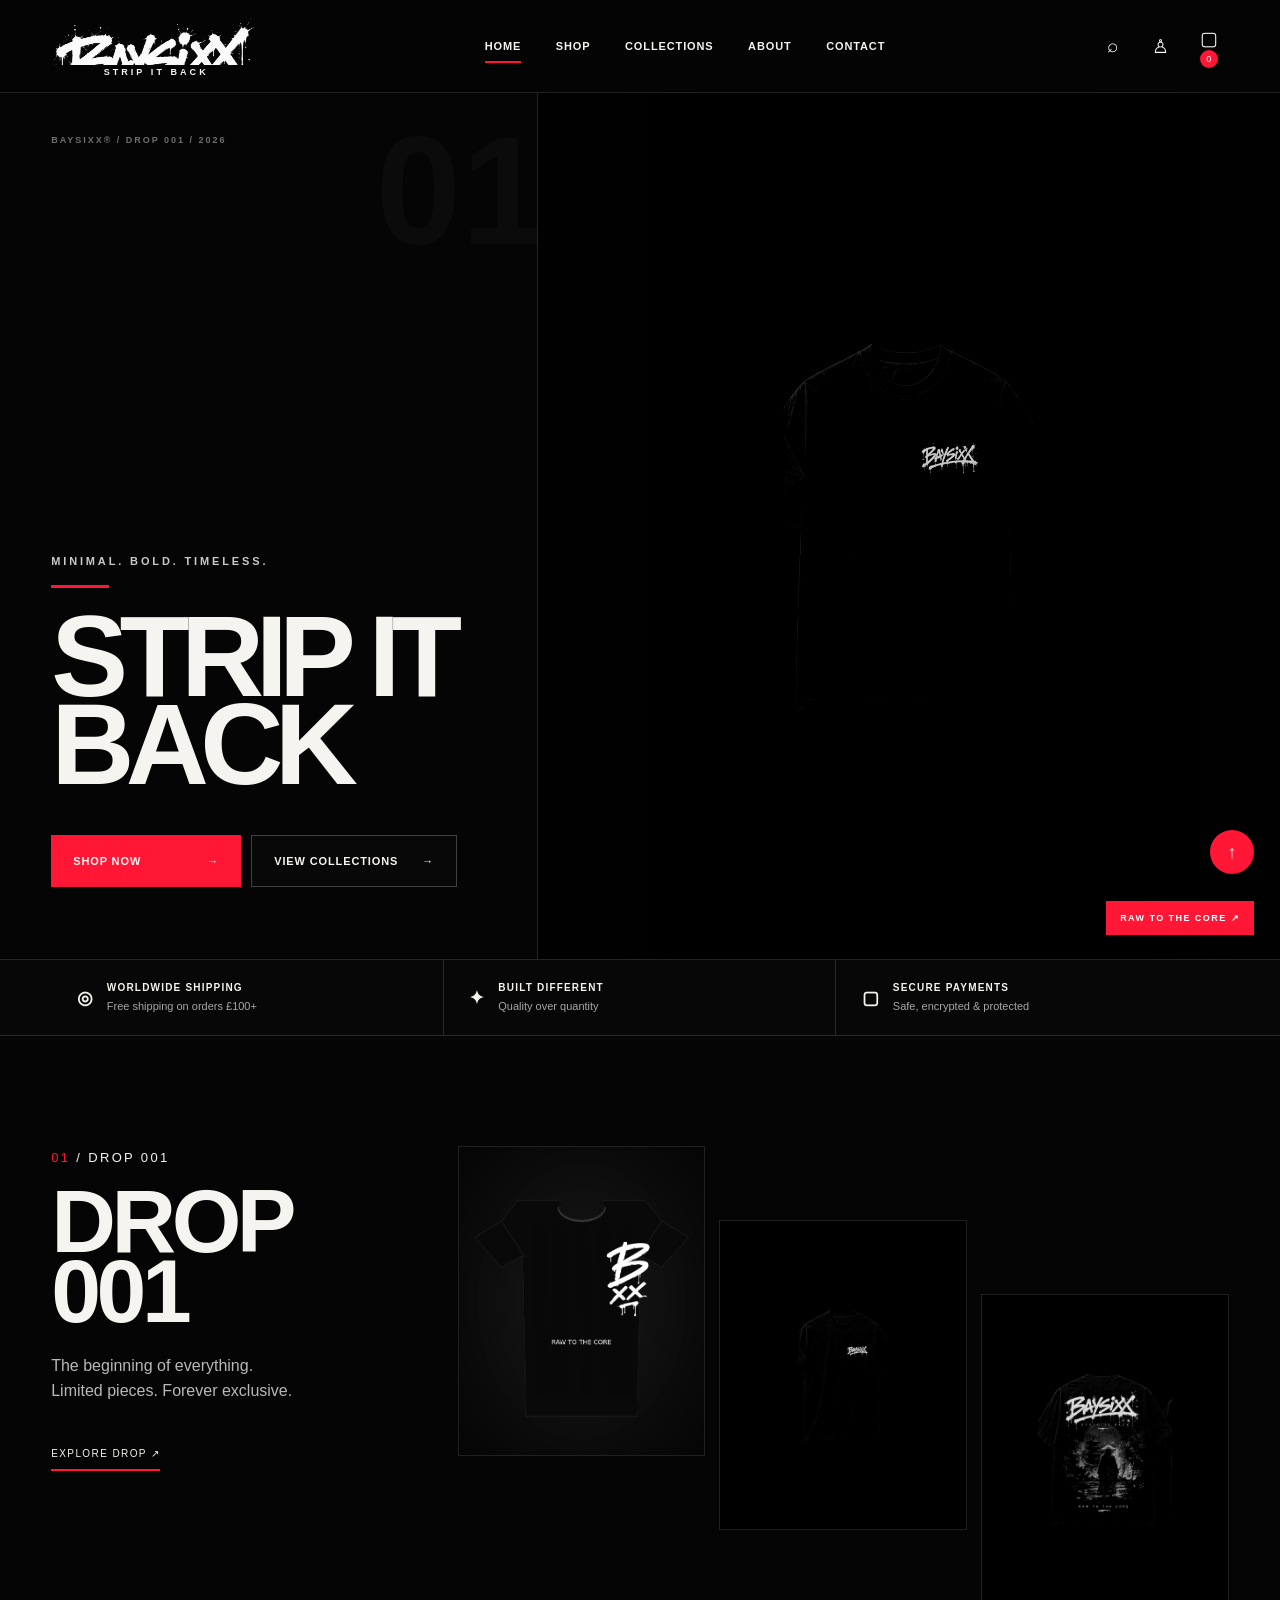
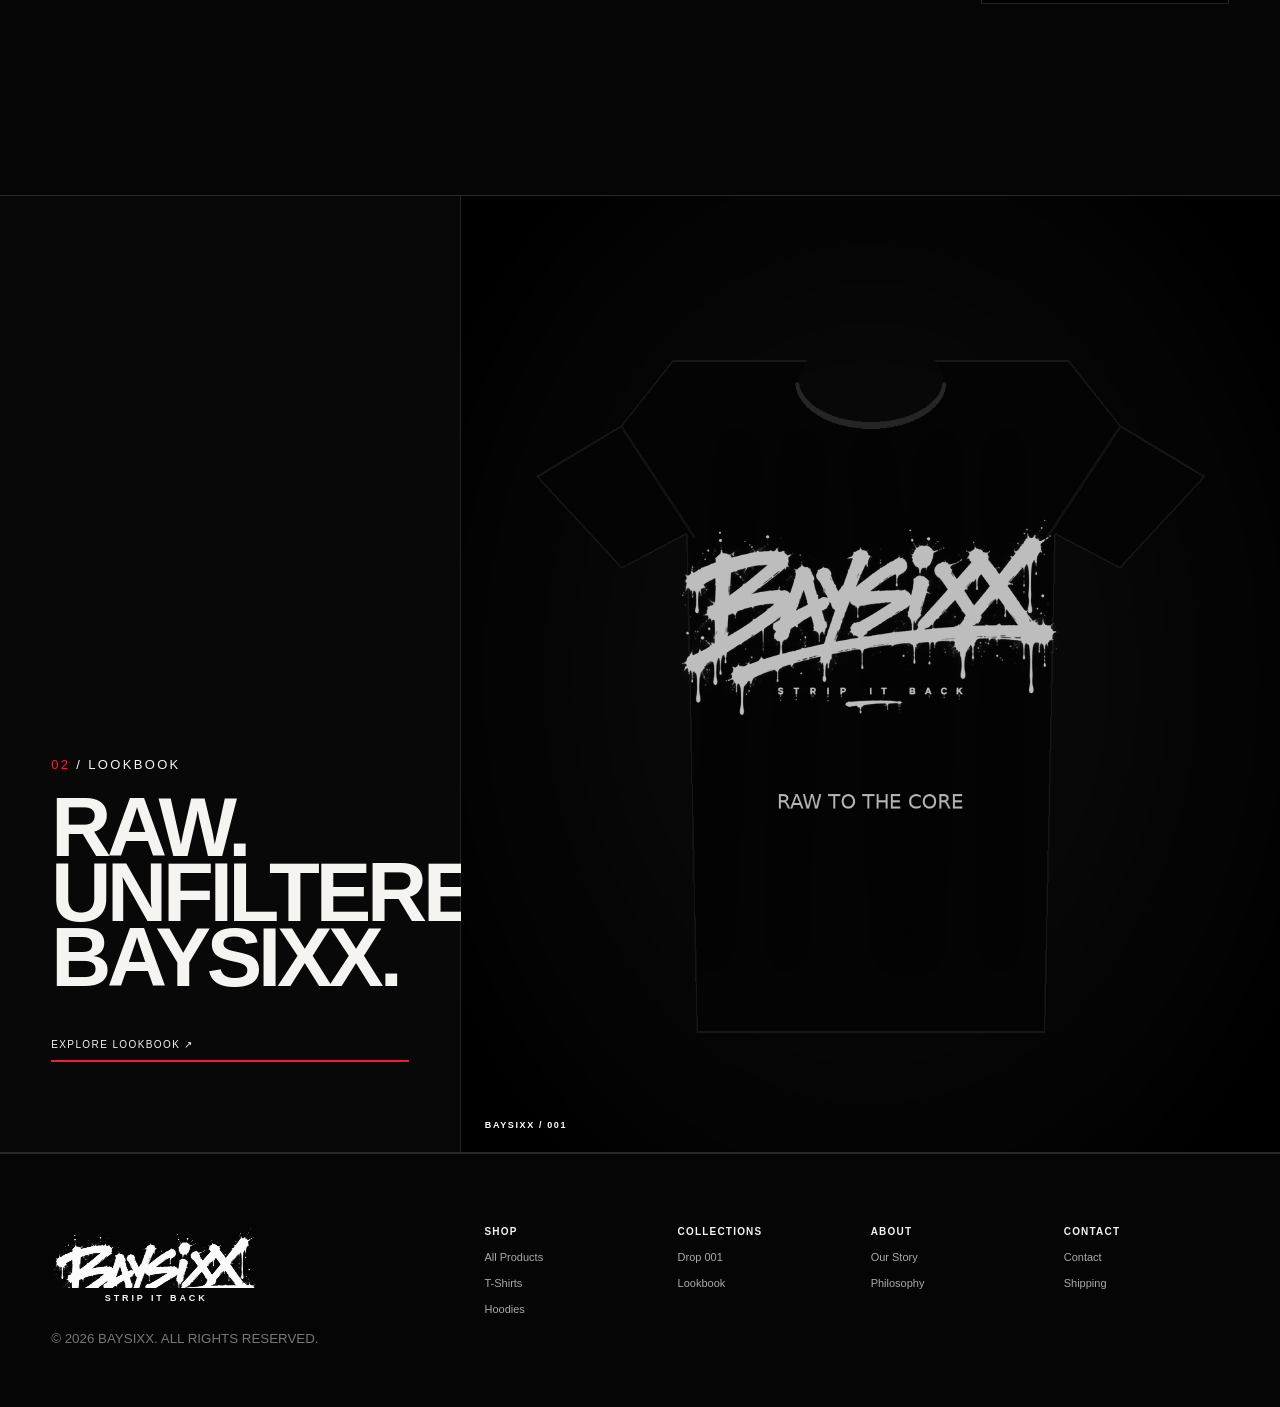
==== commit e401643b: "Load desktop BAYSIXX redesign on homepage" ====
--- a/index.html
+++ b/index.html
@@ -1 +1 @@
-<!doctype html><html lang="en"><head><meta charset="utf-8"><meta name="viewport" content="width=device-width,initial-scale=1"><meta name="theme-color" content="#050505"><title>BAYSIXX | Strip It Back</title><link rel="stylesheet" href="styles.css?v=clean10"><link rel="stylesheet" href="mobile-app.css?v=1"><link rel="icon" type="image/png" sizes="32x32" href="favicon-32.png?v=bx6"><link rel="apple-touch-icon" href="apple-touch-icon.png?v=bx6"><link rel="manifest" href="site.webmanifest?v=bx6"></head><body id="top"><header class="site-header"><a class="header-logo logo-lockup" href="index.html" aria-label="BAYSIXX home"><span class="logo-art"><img src="assets/baysixx-wordmark.png?v=master" alt="BAYSIXX"></span><span class="logo-tagline">STRIP IT BACK</span></a><nav class="nav nav-left"><a class="active" href="index.html">HOME</a><a href="shop.html">SHOP</a><a href="#drop">COLLECTIONS</a><a href="story.html">ABOUT</a><a href="#contact">CONTACT</a></nav><nav class="nav nav-right"><button class="text-button" aria-label="Search">⌕</button><button class="text-button" aria-label="Account">♙</button><button class="text-button cart-button" aria-label="Cart">▢<span class="cart-count">0</span></button></nav></header><main><section class="hero"><div class="hero-copy"><p class="hero-kicker">MINIMAL. BOLD. TIMELESS.</p><h1>STRIP IT<br>BACK</h1><div class="hero-actions"><a class="button button-red" href="shop.html">SHOP NOW <span>→</span></a><a class="button button-dark" href="#drop">VIEW COLLECTIONS <span>→</span></a></div></div><div class="campaign-art"><img class="campaign-photo" src="assets/products/ronin-tee-front-clean.jpg" alt="BAYSIXX streetwear lookbook"></div></section><section class="benefits"><div><b>◎</b><span><strong>WORLDWIDE SHIPPING</strong><small>Free shipping on orders £100+</small></span></div><div><b>✦</b><span><strong>BUILT DIFFERENT</strong><small>Quality over quantity</small></span></div><div><b>▢</b><span><strong>SECURE PAYMENTS</strong><small>Safe, encrypted & protected</small></span></div></section><section class="drop" id="drop"><div class="section-heading"><p class="eyebrow"><em>01</em> / DROP 001</p><h2>DROP 001</h2><p class="section-copy">The beginning of everything.<br>Limited pieces. Forever exclusive.</p><a class="section-link" href="shop.html">EXPLORE DROP ↗</a></div><div class="products"><a class="product-card" href="product.html?product=icon-hoodie-black"><div class="product-image"><img class="product-photo" src="assets/product-icon-black.jpg" alt="BAYSIXX black hoodie"></div></a><a class="product-card" href="product.html?product=ronin-japan"><div class="product-image"><img class="product-photo" src="assets/products/ronin-tee-front-clean.jpg" alt="BAYSIXX black tee front"></div></a><a class="product-card" href="product.html?product=ronin-japan"><div class="product-image"><img class="product-photo" src="assets/products/ronin-tee-back-clean.jpg" alt="BAYSIXX black tee back"></div></a></div></section><section class="lookbook" id="lookbook"><div class="lookbook-copy"><p class="eyebrow"><em>02</em> / LOOKBOOK</p><h2>RAW.<br>UNFILTERED.<br>BAYSIXX.</h2><a class="section-link" href="shop.html">EXPLORE LOOKBOOK ↗</a></div><div class="lookbook-image"><img src="assets/product-core-black.jpg" alt="BAYSIXX real-life black streetwear mockup"></div></section></main><footer class="footer" id="contact"><div class="footer-brand"><a class="logo-lockup footer-logo" href="#top"><span class="logo-art"><img src="assets/baysixx-wordmark.png?v=master" alt="BAYSIXX"></span><span class="logo-tagline">STRIP IT BACK</span></a><small>© 2026 BAYSIXX. ALL RIGHTS RESERVED.</small></div><div class="footer-links-grid"><div><strong>SHOP</strong><a href="shop.html">All Products</a><a href="shop.html">T-Shirts</a><a href="shop.html">Hoodies</a></div><div><strong>COLLECTIONS</strong><a href="#drop">Drop 001</a><a href="#lookbook">Lookbook</a></div><div><strong>ABOUT</strong><a href="story.html">Our Story</a><a href="story.html">Philosophy</a></div><div><strong>CONTACT</strong><a href="#contact">Contact</a><a href="#contact">Shipping</a></div></div></footer><a class="back-to-top" href="#top" aria-label="Back to top">↑</a><script src="script.js?v=14"></script></body></html>+<!doctype html><html lang="en"><head><meta charset="utf-8"><meta name="viewport" content="width=device-width,initial-scale=1"><meta name="theme-color" content="#050505"><title>BAYSIXX | Strip It Back</title><link rel="stylesheet" href="styles.css?v=clean10"><link rel="stylesheet" href="desktop-redesign.css?v=1"><link rel="stylesheet" href="mobile-app.css?v=1"><link rel="icon" type="image/png" sizes="32x32" href="favicon-32.png?v=bx6"><link rel="apple-touch-icon" href="apple-touch-icon.png?v=bx6"><link rel="manifest" href="site.webmanifest?v=bx6"></head><body id="top"><header class="site-header"><a class="header-logo logo-lockup" href="index.html" aria-label="BAYSIXX home"><span class="logo-art"><img src="assets/baysixx-wordmark.png?v=master" alt="BAYSIXX"></span><span class="logo-tagline">STRIP IT BACK</span></a><nav class="nav nav-left"><a class="active" href="index.html">HOME</a><a href="shop.html">SHOP</a><a href="#drop">COLLECTIONS</a><a href="story.html">ABOUT</a><a href="#contact">CONTACT</a></nav><nav class="nav nav-right"><button class="text-button" aria-label="Search">⌕</button><button class="text-button" aria-label="Account">♙</button><button class="text-button cart-button" aria-label="Cart">▢<span class="cart-count">0</span></button></nav></header><main><section class="hero"><div class="hero-copy"><p class="hero-kicker">MINIMAL. BOLD. TIMELESS.</p><h1>STRIP IT<br>BACK</h1><div class="hero-actions"><a class="button button-red" href="shop.html">SHOP NOW <span>→</span></a><a class="button button-dark" href="#drop">VIEW COLLECTIONS <span>→</span></a></div></div><div class="campaign-art"><img class="campaign-photo" src="assets/products/ronin-tee-front-clean.jpg" alt="BAYSIXX streetwear lookbook"></div></section><section class="benefits"><div><b>◎</b><span><strong>WORLDWIDE SHIPPING</strong><small>Free shipping on orders £100+</small></span></div><div><b>✦</b><span><strong>BUILT DIFFERENT</strong><small>Quality over quantity</small></span></div><div><b>▢</b><span><strong>SECURE PAYMENTS</strong><small>Safe, encrypted & protected</small></span></div></section><section class="drop" id="drop"><div class="section-heading"><p class="eyebrow"><em>01</em> / DROP 001</p><h2>DROP 001</h2><p class="section-copy">The beginning of everything.<br>Limited pieces. Forever exclusive.</p><a class="section-link" href="shop.html">EXPLORE DROP ↗</a></div><div class="products"><a class="product-card" href="product.html?product=icon-hoodie-black"><div class="product-image"><img class="product-photo" src="assets/product-icon-black.jpg" alt="BAYSIXX black hoodie"></div></a><a class="product-card" href="product.html?product=ronin-japan"><div class="product-image"><img class="product-photo" src="assets/products/ronin-tee-front-clean.jpg" alt="BAYSIXX black tee front"></div></a><a class="product-card" href="product.html?product=ronin-japan"><div class="product-image"><img class="product-photo" src="assets/products/ronin-tee-back-clean.jpg" alt="BAYSIXX black tee back"></div></a></div></section><section class="lookbook" id="lookbook"><div class="lookbook-copy"><p class="eyebrow"><em>02</em> / LOOKBOOK</p><h2>RAW.<br>UNFILTERED.<br>BAYSIXX.</h2><a class="section-link" href="shop.html">EXPLORE LOOKBOOK ↗</a></div><div class="lookbook-image"><img src="assets/product-core-black.jpg" alt="BAYSIXX real-life black streetwear mockup"></div></section></main><footer class="footer" id="contact"><div class="footer-brand"><a class="logo-lockup footer-logo" href="#top"><span class="logo-art"><img src="assets/baysixx-wordmark.png?v=master" alt="BAYSIXX"></span><span class="logo-tagline">STRIP IT BACK</span></a><small>© 2026 BAYSIXX. ALL RIGHTS RESERVED.</small></div><div class="footer-links-grid"><div><strong>SHOP</strong><a href="shop.html">All Products</a><a href="shop.html">T-Shirts</a><a href="shop.html">Hoodies</a></div><div><strong>COLLECTIONS</strong><a href="#drop">Drop 001</a><a href="#lookbook">Lookbook</a></div><div><strong>ABOUT</strong><a href="story.html">Our Story</a><a href="story.html">Philosophy</a></div><div><strong>CONTACT</strong><a href="#contact">Contact</a><a href="#contact">Shipping</a></div></div></footer><a class="back-to-top" href="#top" aria-label="Back to top">↑</a><script src="script.js?v=14"></script></body></html>
--- a/desktop-redesign.css
+++ b/desktop-redesign.css
@@ -0,0 +1,179 @@
+/* BAYSIXX desktop editorial redesign — intentionally isolated from mobile-app.css */
+@media (min-width: 900px){
+  :root{--desktop-pad:clamp(28px,4vw,72px)}
+  body{background:#050505}
+
+  .site-header{
+    position:sticky;top:0;z-index:70;
+    min-height:88px;
+    grid-template-columns:minmax(220px,290px) minmax(0,1fr) minmax(150px,200px);
+    padding:12px var(--desktop-pad);
+    gap:32px;
+    background:rgba(5,5,5,.94);
+    backdrop-filter:blur(16px);
+    border-bottom:1px solid #202020;
+  }
+  .header-logo .logo-art{width:210px;height:49px}
+  .header-logo .logo-tagline{font-size:9px;letter-spacing:.34em;margin-top:2px}
+  .nav-left{gap:clamp(24px,2.7vw,48px)}
+  .nav-left a{font-size:11px;letter-spacing:.08em;padding:28px 0}
+  .nav-left a:after{transition:transform .2s ease;transform-origin:left}
+  .nav-left a:not(.active):after{content:"";position:absolute;left:0;right:0;bottom:17px;height:2px;background:#5d5d5d;transform:scaleX(0)}
+  .nav-left a:not(.active):hover:after{transform:scaleX(1)}
+  .nav-left a.active:after{bottom:17px;height:2px}
+  .nav-right{gap:8px}
+  .text-button{width:40px;height:40px;display:grid;place-items:center;padding:0;border:1px solid transparent;font-size:19px;transition:.2s ease}
+  .text-button:hover{border-color:#353535;background:#0c0c0c}
+
+  .hero{
+    min-height:calc(100vh - 88px);
+    grid-template-columns:minmax(420px,42%) minmax(0,58%);
+    border-bottom:1px solid #252525;
+  }
+  .hero-copy{
+    position:relative;
+    padding:clamp(76px,8vh,120px) clamp(40px,5vw,88px) clamp(70px,8vh,110px) var(--desktop-pad);
+    border-right:1px solid #242424;
+    justify-content:flex-end;
+    overflow:hidden;
+  }
+  .hero-copy:before{
+    content:"BAYSIXX®  /  DROP 001  /  2026";
+    position:absolute;top:42px;left:var(--desktop-pad);
+    font-size:9px;font-weight:800;letter-spacing:.22em;color:#6f6f6f;
+  }
+  .hero-copy:after{
+    content:"01";
+    position:absolute;right:-10px;top:22px;
+    font-size:clamp(100px,12vw,210px);font-weight:900;line-height:1;color:#0b0b0b;z-index:-1;
+  }
+  .hero-kicker{font-size:11px;letter-spacing:.26em;margin:0 0 24px;color:#c9c9c9}
+  .hero-kicker:after{width:58px;height:3px;margin-top:18px}
+  .hero h1{
+    font-size:clamp(88px,9vw,170px);
+    line-height:.77;letter-spacing:-.075em;
+    margin:0 0 46px;
+  }
+  .hero-actions{gap:10px}
+  .button{min-width:190px;padding:19px 22px;font-size:11px;letter-spacing:.08em;transition:.2s ease}
+  .button-red:hover{filter:brightness(.9)}
+  .button-dark{border-color:#404040;background:#080808}
+  .button-dark:hover{border-color:#777;background:#0e0e0e}
+  .campaign-art{position:relative;min-height:calc(100vh - 88px);background:#0a0a0a}
+  .campaign-art:before{content:"";position:absolute;inset:0;z-index:1;background:linear-gradient(90deg,rgba(5,5,5,.18),transparent 25%,transparent 70%,rgba(5,5,5,.12));pointer-events:none}
+  .campaign-art:after{
+    content:"RAW TO THE CORE  ↗";
+    position:absolute;z-index:2;right:26px;bottom:24px;
+    padding:12px 14px;background:#ff1735;color:#fff;
+    font-size:9px;font-weight:900;letter-spacing:.16em;
+  }
+  .campaign-photo{filter:grayscale(1) contrast(1.12) brightness(.8);object-position:center 22%;transition:transform .8s cubic-bezier(.2,.7,.2,1)}
+  .campaign-art:hover .campaign-photo{transform:scale(1.015)}
+
+  .benefits{min-height:76px;padding:0 var(--desktop-pad);background:#070707}
+  .benefits>div{padding:17px clamp(18px,2vw,32px);gap:14px}
+  .benefits b{font-size:18px}
+  .benefits strong{font-size:10px;letter-spacing:.12em}
+  .benefits small{font-size:11px}
+
+  .drop{
+    grid-template-columns:minmax(290px,28%) minmax(0,72%);
+    min-height:760px;
+    padding:110px var(--desktop-pad);
+    gap:clamp(45px,6vw,100px);
+    align-items:start;
+  }
+  .drop .section-heading{position:sticky;top:130px;padding-top:4px}
+  .section-heading h2{font-size:clamp(72px,7vw,120px);margin:22px 0 26px;line-height:.78}
+  .section-copy{font-size:16px;line-height:1.6;max-width:340px}
+  .section-link{font-size:10px;letter-spacing:.14em;margin-top:28px;border-bottom-width:2px}
+  .products{grid-template-columns:repeat(3,minmax(0,1fr));gap:14px;align-items:start}
+  .products .product-card{position:relative}
+  .products .product-card:nth-child(2){margin-top:74px}
+  .products .product-card:nth-child(3){margin-top:148px}
+  .product-image{border-color:#202020;background:#0a0a0a}
+  .product-photo{filter:grayscale(1) contrast(1.05);transition:transform .45s ease,filter .3s ease}
+  .product-card:hover .product-photo{transform:scale(1.025);filter:grayscale(.65) contrast(1.04)}
+  .mobile-card-meta{display:block;padding:13px 1px 0}
+  .mobile-card-meta strong{display:block;font-size:10px;letter-spacing:.08em}
+  .mobile-card-meta small{display:block;font-size:9px;color:#818181;margin-top:6px;letter-spacing:.06em}
+
+  .lookbook{grid-template-columns:minmax(380px,36%) minmax(0,64%);min-height:820px;background:#080808}
+  .lookbook-copy{padding:90px var(--desktop-pad);justify-content:flex-end;border-right:1px solid #232323}
+  .lookbook h2{font-size:clamp(70px,6.5vw,112px);line-height:.78;margin:24px 0 20px}
+  .lookbook-image{min-height:820px;position:relative}
+  .lookbook-image:after{content:"BAYSIXX / 001";position:absolute;left:24px;bottom:22px;color:#fff;font-size:9px;font-weight:900;letter-spacing:.18em}
+  .lookbook-image img{filter:grayscale(1) contrast(1.1) brightness(.74);transition:transform .7s ease}
+  .lookbook-image:hover img{transform:scale(1.015)}
+
+  .shop-page,.story-page,.product-page{width:100%;max-width:none}
+  .shop-intro{position:relative;padding:95px var(--desktop-pad) 62px;min-height:390px;display:flex;flex-direction:column;justify-content:flex-end;overflow:hidden}
+  .shop-intro:after{content:"001";position:absolute;right:var(--desktop-pad);top:-20px;font-size:clamp(180px,20vw,340px);font-weight:900;line-height:1;color:#0b0b0b;z-index:-1}
+  .shop-intro h1{font-size:clamp(70px,7.4vw,132px);line-height:.79;letter-spacing:-.07em;margin:24px 0 26px;max-width:1100px}
+  .shop-intro>p:last-child{font-size:15px;letter-spacing:.04em}
+  .shop-grid{grid-template-columns:repeat(4,minmax(0,1fr));gap:34px 14px;padding:42px var(--desktop-pad) 120px}
+  .shop-grid .product-card{position:relative}
+  .shop-grid .product-card:nth-child(even){transform:translateY(58px)}
+  .shop-grid h3{font-size:11px;letter-spacing:.07em;margin:14px 0 7px}
+  .shop-grid p{font-size:10px;letter-spacing:.04em}
+  .product-image.shop{border:0;background:#0b0b0b}
+
+  .announcement{padding:8px 20px;font-size:9px;letter-spacing:.18em;position:relative;z-index:80}
+  .product-page{grid-template-columns:minmax(0,60%) minmax(360px,40%);gap:0;padding:0;align-items:start;border-bottom:1px solid #252525}
+  .product-gallery{padding:42px 28px 70px var(--desktop-pad);border-right:1px solid #242424;background:#070707}
+  .product-detail-image{aspect-ratio:4/4.7;border:0;background:#0a0a0a}
+  .product-detail-image img{object-fit:contain;background:#0a0a0a}
+  .product-thumbs{grid-template-columns:repeat(5,90px);gap:8px;margin-top:10px}
+  .product-thumbs button{border-color:#242424;background:#0b0b0b}
+  .product-info{top:116px;padding:86px var(--desktop-pad) 90px clamp(48px,5vw,88px);min-height:calc(100vh - 96px)}
+  .product-info h1{font-size:clamp(58px,5.7vw,104px);line-height:.82;letter-spacing:-.065em;margin:24px 0 24px}
+  .product-price{font-size:16px;letter-spacing:.06em;margin-bottom:28px}
+  .product-description{font-size:15px;max-width:560px;color:#aaa}
+  .sizes{margin:36px 0 22px;gap:7px}
+  .sizes span{font-size:10px;letter-spacing:.16em;margin-bottom:4px}
+  .sizes button{width:58px;height:50px;border-color:#3a3a3a;font-size:11px;transition:.2s ease}
+  .sizes button:hover{border-color:#fff}
+  .add-bag{max-width:560px;padding:20px;font-size:11px;letter-spacing:.12em}
+  .product-notes{max-width:560px;margin-top:34px;padding-top:20px}
+  .product-notes p{font-size:11px;letter-spacing:.03em}
+
+  .story-hero{grid-template-columns:minmax(0,1fr) minmax(320px,34%);padding:110px var(--desktop-pad);gap:90px;min-height:720px;position:relative;overflow:hidden}
+  .story-hero:after{content:"CORE";position:absolute;left:var(--desktop-pad);bottom:-38px;font-size:clamp(150px,18vw,310px);font-weight:900;line-height:.8;color:#0a0a0a;z-index:-1}
+  .story-hero h1{font-size:clamp(86px,9vw,160px);line-height:.78;letter-spacing:-.07em;margin:28px 0 44px}
+  .story-lead{font-size:18px;max-width:760px;color:#b4b4b4}
+  .story-hero>img{width:min(390px,85%);filter:grayscale(1) contrast(1.15)}
+  .story-copy{padding:110px var(--desktop-pad);background:#080808}
+  .story-copy h2{font-size:clamp(78px,8vw,140px);line-height:.78;letter-spacing:-.07em;margin:28px 0 60px}
+  .story-columns{grid-template-columns:repeat(2,minmax(0,1fr));gap:110px;max-width:1220px}
+  .story-columns p{font-size:17px;line-height:1.72}
+  .story-statement span{font-size:clamp(80px,8.5vw,150px);line-height:.8;padding:100px var(--desktop-pad)}
+  .story-statement span:first-child{background:#ff1735;color:#fff}
+
+  .footer{padding:72px var(--desktop-pad) 58px;gap:80px;background:#050505}
+  .footer-logo .logo-art{width:210px}
+  .footer-logo .logo-tagline{font-size:9px}
+  .footer-links-grid strong{font-size:10px;letter-spacing:.12em}
+  .footer-links-grid a,.footer-links a{font-size:11px;transition:color .2s ease}
+  .footer-links-grid a:hover,.footer-links a:hover{color:#fff}
+  .back-to-top{width:44px;height:44px;font-size:18px;right:26px;bottom:26px}
+
+  /* Desktop interaction sheets */
+  .app-backdrop{display:block;pointer-events:none}
+  .app-backdrop.open{pointer-events:auto}
+  .app-sheet{display:block;top:0;right:0;bottom:0;left:auto;width:min(440px,38vw);max-height:none;overflow:auto;transform:translateX(105%);transition:transform .25s ease;border-top:0;border-right:0;border-bottom:0}
+  .app-sheet.open{transform:translateX(0)}
+  .app-sheet-head{position:sticky;top:0;z-index:3;background:#090909;padding:25px 26px}
+  .app-sheet-body{padding:24px 26px 36px}
+}
+
+@media (min-width:900px) and (max-width:1180px){
+  .hero{grid-template-columns:46% 54%}
+  .hero h1{font-size:clamp(78px,9vw,112px)}
+  .drop{grid-template-columns:1fr;padding-top:80px}
+  .drop .section-heading{position:static;max-width:600px}
+  .products .product-card:nth-child(2),.products .product-card:nth-child(3){margin-top:0}
+  .lookbook{grid-template-columns:42% 58%}
+  .shop-grid{grid-template-columns:repeat(2,minmax(0,1fr))}
+  .shop-grid .product-card:nth-child(even){transform:none}
+  .product-page{grid-template-columns:55% 45%}
+}
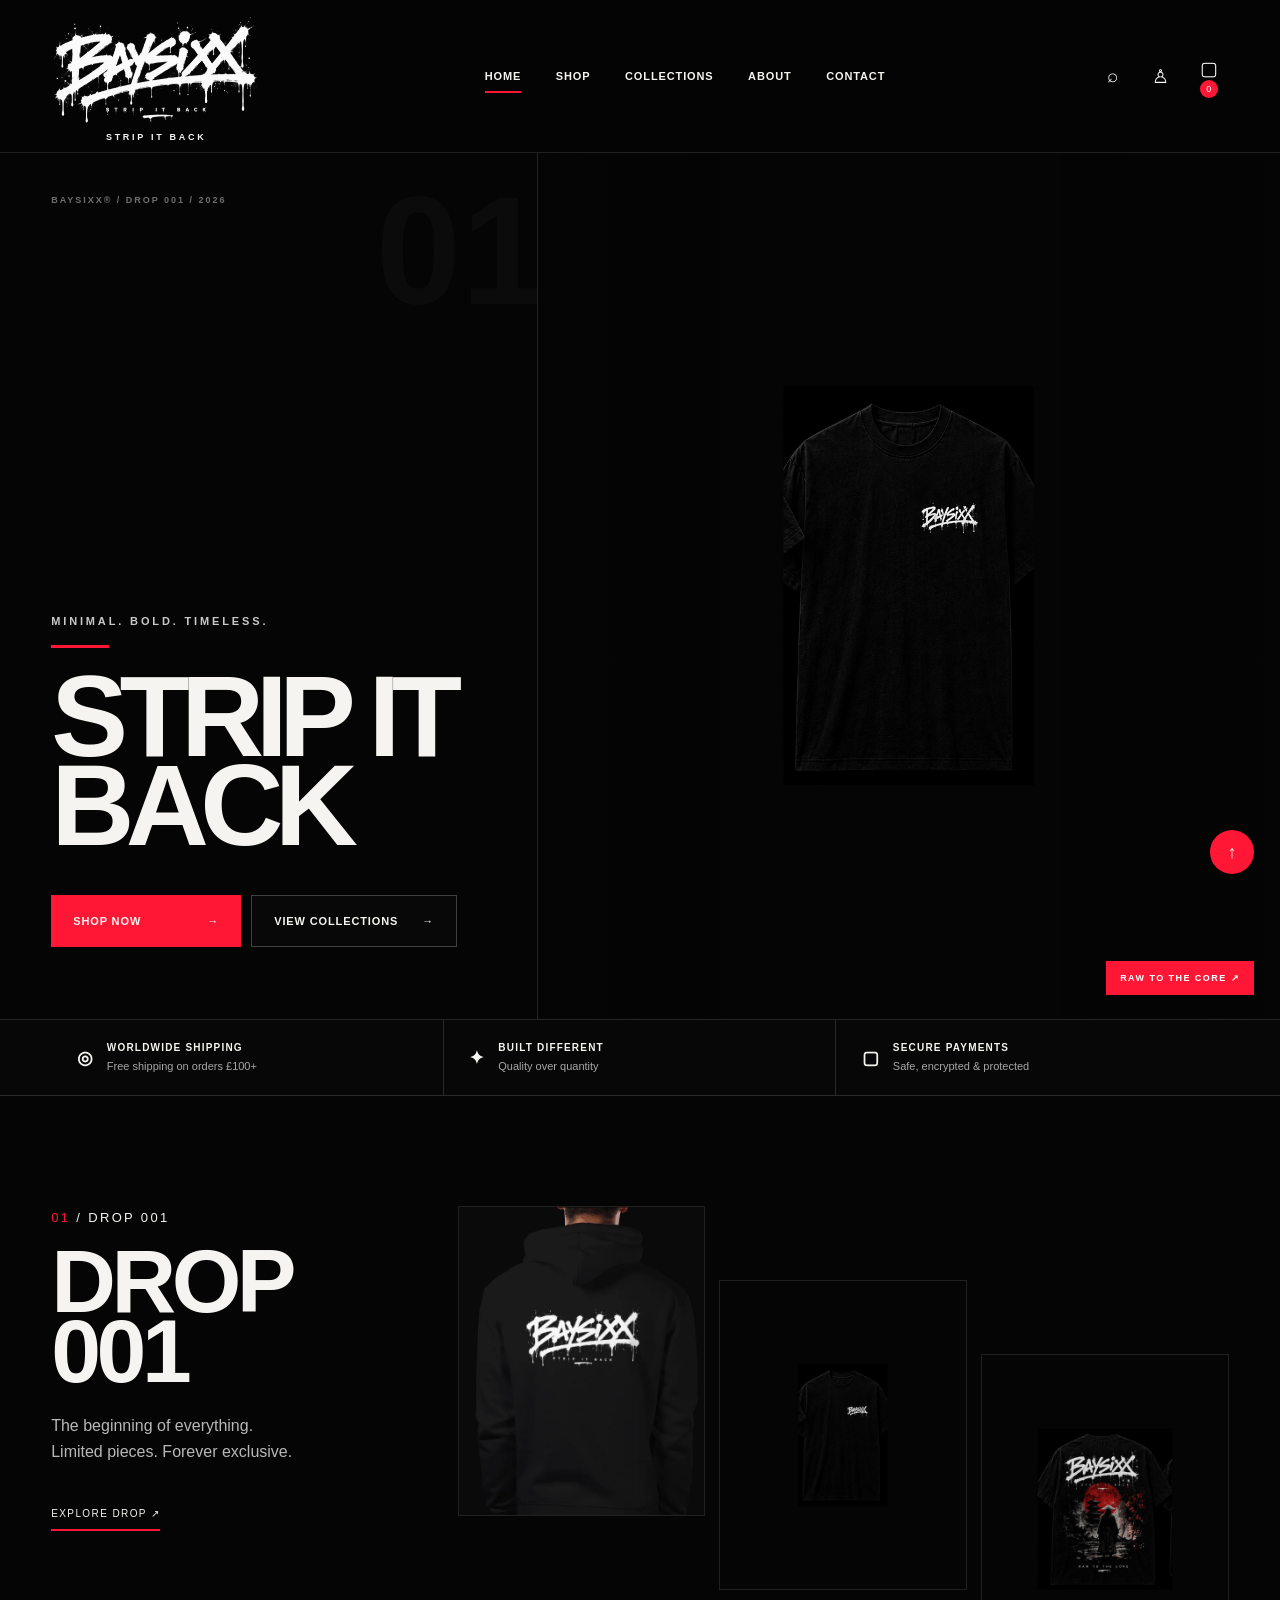
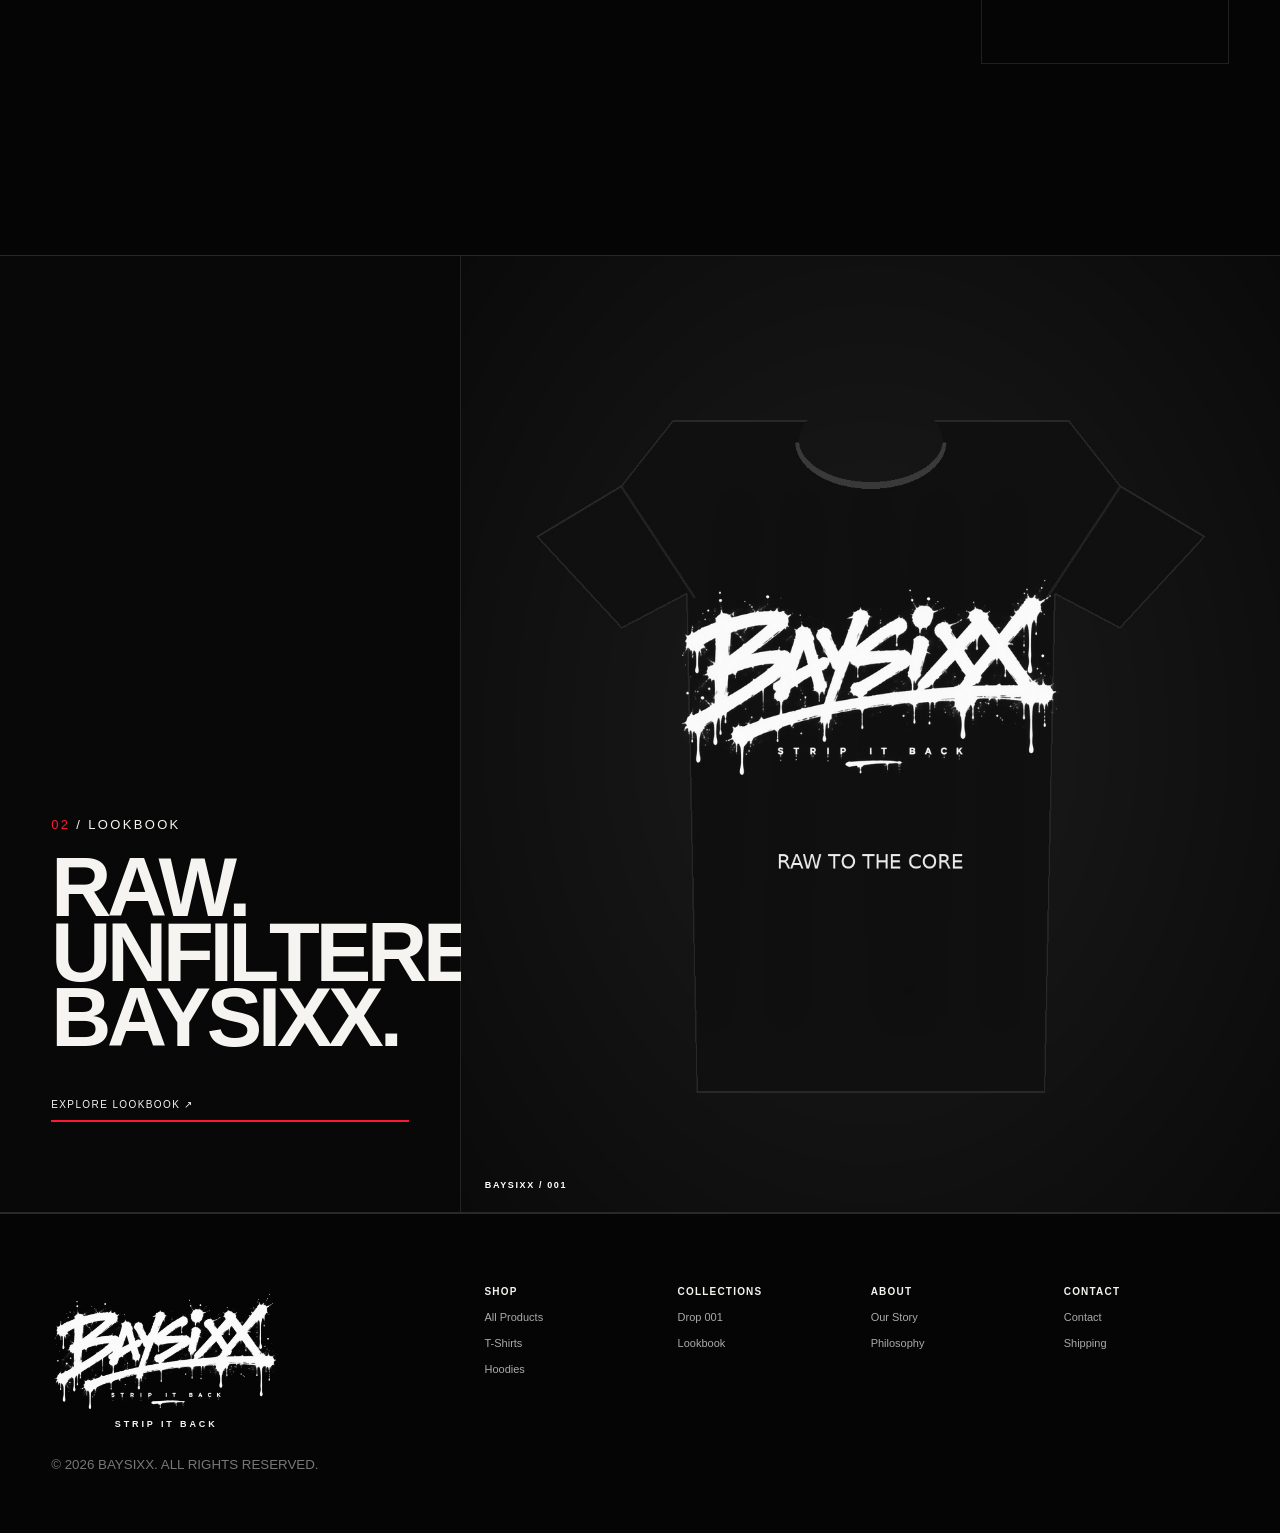
==== commit 0c61b7ee: "Use consistent BAYSIXX artwork and brand fix layer" ====
--- a/index.html
+++ b/index.html
@@ -1 +1 @@
-<!doctype html><html lang="en"><head><meta charset="utf-8"><meta name="viewport" content="width=device-width,initial-scale=1"><meta name="theme-color" content="#050505"><title>BAYSIXX | Strip It Back</title><link rel="stylesheet" href="styles.css?v=clean10"><link rel="stylesheet" href="desktop-redesign.css?v=1"><link rel="stylesheet" href="mobile-app.css?v=1"><link rel="icon" type="image/png" sizes="32x32" href="favicon-32.png?v=bx6"><link rel="apple-touch-icon" href="apple-touch-icon.png?v=bx6"><link rel="manifest" href="site.webmanifest?v=bx6"></head><body id="top"><header class="site-header"><a class="header-logo logo-lockup" href="index.html" aria-label="BAYSIXX home"><span class="logo-art"><img src="assets/baysixx-wordmark.png?v=master" alt="BAYSIXX"></span><span class="logo-tagline">STRIP IT BACK</span></a><nav class="nav nav-left"><a class="active" href="index.html">HOME</a><a href="shop.html">SHOP</a><a href="#drop">COLLECTIONS</a><a href="story.html">ABOUT</a><a href="#contact">CONTACT</a></nav><nav class="nav nav-right"><button class="text-button" aria-label="Search">⌕</button><button class="text-button" aria-label="Account">♙</button><button class="text-button cart-button" aria-label="Cart">▢<span class="cart-count">0</span></button></nav></header><main><section class="hero"><div class="hero-copy"><p class="hero-kicker">MINIMAL. BOLD. TIMELESS.</p><h1>STRIP IT<br>BACK</h1><div class="hero-actions"><a class="button button-red" href="shop.html">SHOP NOW <span>→</span></a><a class="button button-dark" href="#drop">VIEW COLLECTIONS <span>→</span></a></div></div><div class="campaign-art"><img class="campaign-photo" src="assets/products/ronin-tee-front-clean.jpg" alt="BAYSIXX streetwear lookbook"></div></section><section class="benefits"><div><b>◎</b><span><strong>WORLDWIDE SHIPPING</strong><small>Free shipping on orders £100+</small></span></div><div><b>✦</b><span><strong>BUILT DIFFERENT</strong><small>Quality over quantity</small></span></div><div><b>▢</b><span><strong>SECURE PAYMENTS</strong><small>Safe, encrypted & protected</small></span></div></section><section class="drop" id="drop"><div class="section-heading"><p class="eyebrow"><em>01</em> / DROP 001</p><h2>DROP 001</h2><p class="section-copy">The beginning of everything.<br>Limited pieces. Forever exclusive.</p><a class="section-link" href="shop.html">EXPLORE DROP ↗</a></div><div class="products"><a class="product-card" href="product.html?product=icon-hoodie-black"><div class="product-image"><img class="product-photo" src="assets/product-icon-black.jpg" alt="BAYSIXX black hoodie"></div></a><a class="product-card" href="product.html?product=ronin-japan"><div class="product-image"><img class="product-photo" src="assets/products/ronin-tee-front-clean.jpg" alt="BAYSIXX black tee front"></div></a><a class="product-card" href="product.html?product=ronin-japan"><div class="product-image"><img class="product-photo" src="assets/products/ronin-tee-back-clean.jpg" alt="BAYSIXX black tee back"></div></a></div></section><section class="lookbook" id="lookbook"><div class="lookbook-copy"><p class="eyebrow"><em>02</em> / LOOKBOOK</p><h2>RAW.<br>UNFILTERED.<br>BAYSIXX.</h2><a class="section-link" href="shop.html">EXPLORE LOOKBOOK ↗</a></div><div class="lookbook-image"><img src="assets/product-core-black.jpg" alt="BAYSIXX real-life black streetwear mockup"></div></section></main><footer class="footer" id="contact"><div class="footer-brand"><a class="logo-lockup footer-logo" href="#top"><span class="logo-art"><img src="assets/baysixx-wordmark.png?v=master" alt="BAYSIXX"></span><span class="logo-tagline">STRIP IT BACK</span></a><small>© 2026 BAYSIXX. ALL RIGHTS RESERVED.</small></div><div class="footer-links-grid"><div><strong>SHOP</strong><a href="shop.html">All Products</a><a href="shop.html">T-Shirts</a><a href="shop.html">Hoodies</a></div><div><strong>COLLECTIONS</strong><a href="#drop">Drop 001</a><a href="#lookbook">Lookbook</a></div><div><strong>ABOUT</strong><a href="story.html">Our Story</a><a href="story.html">Philosophy</a></div><div><strong>CONTACT</strong><a href="#contact">Contact</a><a href="#contact">Shipping</a></div></div></footer><a class="back-to-top" href="#top" aria-label="Back to top">↑</a><script src="script.js?v=14"></script></body></html>+<!doctype html><html lang="en"><head><meta charset="utf-8"><meta name="viewport" content="width=device-width,initial-scale=1"><meta name="theme-color" content="#050505"><title>BAYSIXX | Strip It Back</title><link rel="stylesheet" href="styles.css?v=clean10"><link rel="stylesheet" href="desktop-redesign.css?v=1"><link rel="stylesheet" href="mobile-app.css?v=1"><link rel="stylesheet" href="brand-fix.css?v=1"><link rel="icon" type="image/png" sizes="32x32" href="favicon-32.png?v=bx6"><link rel="apple-touch-icon" href="apple-touch-icon.png?v=bx6"><link rel="manifest" href="site.webmanifest?v=bx6"></head><body id="top"><header class="site-header"><a class="header-logo logo-lockup" href="index.html" aria-label="BAYSIXX home"><span class="logo-art"><img src="assets/baysixx-wordmark.png?v=master" alt="BAYSIXX"></span><span class="logo-tagline">STRIP IT BACK</span></a><nav class="nav nav-left"><a class="active" href="index.html">HOME</a><a href="shop.html">SHOP</a><a href="#drop">COLLECTIONS</a><a href="story.html">ABOUT</a><a href="#contact">CONTACT</a></nav><nav class="nav nav-right"><button class="text-button" aria-label="Search">⌕</button><button class="text-button" aria-label="Account">♙</button><button class="text-button cart-button" aria-label="Cart">▢<span class="cart-count">0</span></button></nav></header><main><section class="hero"><div class="hero-copy"><p class="hero-kicker">MINIMAL. BOLD. TIMELESS.</p><h1>STRIP IT<br>BACK</h1><div class="hero-actions"><a class="button button-red" href="shop.html">SHOP NOW <span>→</span></a><a class="button button-dark" href="#drop">VIEW COLLECTIONS <span>→</span></a></div></div><div class="campaign-art"><img class="campaign-photo" src="assets/products/ronin-tee-front-clean.jpg" alt="BAYSIXX streetwear lookbook"></div></section><section class="benefits"><div><b>◎</b><span><strong>WORLDWIDE SHIPPING</strong><small>Free shipping on orders £100+</small></span></div><div><b>✦</b><span><strong>BUILT DIFFERENT</strong><small>Quality over quantity</small></span></div><div><b>▢</b><span><strong>SECURE PAYMENTS</strong><small>Safe, encrypted & protected</small></span></div></section><section class="drop" id="drop"><div class="section-heading"><p class="eyebrow"><em>01</em> / DROP 001</p><h2>DROP 001</h2><p class="section-copy">The beginning of everything.<br>Limited pieces. Forever exclusive.</p><a class="section-link" href="shop.html">EXPLORE DROP ↗</a></div><div class="products"><a class="product-card" href="product.html?product=icon-hoodie-black"><div class="product-image"><img class="product-photo" src="assets/products/icon-hoodie-black-back.jpg" alt="BAYSIXX Icon Hoodie Black"></div></a><a class="product-card" href="product.html?product=ronin-japan"><div class="product-image"><img class="product-photo" src="assets/products/ronin-tee-front-clean.jpg" alt="BAYSIXX Ronin Tee front"></div></a><a class="product-card" href="product.html?product=ronin-japan"><div class="product-image"><img class="product-photo" src="assets/products/ronin-tee-back-clean.jpg" alt="BAYSIXX Ronin Tee back"></div></a></div></section><section class="lookbook" id="lookbook"><div class="lookbook-copy"><p class="eyebrow"><em>02</em> / LOOKBOOK</p><h2>RAW.<br>UNFILTERED.<br>BAYSIXX.</h2><a class="section-link" href="shop.html">EXPLORE LOOKBOOK ↗</a></div><div class="lookbook-image"><img src="assets/product-core-black.jpg" alt="BAYSIXX real-life black streetwear mockup"></div></section></main><footer class="footer" id="contact"><div class="footer-brand"><a class="logo-lockup footer-logo" href="#top"><span class="logo-art"><img src="assets/baysixx-wordmark.png?v=master" alt="BAYSIXX"></span><span class="logo-tagline">STRIP IT BACK</span></a><small>© 2026 BAYSIXX. ALL RIGHTS RESERVED.</small></div><div class="footer-links-grid"><div><strong>SHOP</strong><a href="shop.html">All Products</a><a href="shop.html">T-Shirts</a><a href="shop.html">Hoodies</a></div><div><strong>COLLECTIONS</strong><a href="#drop">Drop 001</a><a href="#lookbook">Lookbook</a></div><div><strong>ABOUT</strong><a href="story.html">Our Story</a><a href="story.html">Philosophy</a></div><div><strong>CONTACT</strong><a href="#contact">Contact</a><a href="#contact">Shipping</a></div></div></footer><a class="back-to-top" href="#top" aria-label="Back to top">↑</a><script src="script.js?v=14"></script></body></html>
--- a/brand-fix.css
+++ b/brand-fix.css
@@ -0,0 +1,32 @@
+/* BAYSIXX brand + artwork correction layer
+   Keeps approved assets intact: no recolouring, no grayscale, no forced crop. */
+.logo-lockup,.header-logo{overflow:visible!important}
+.logo-art{width:clamp(190px,16vw,250px)!important;height:auto!important;aspect-ratio:1672/941!important;overflow:visible!important;display:block!important}
+.logo-art img{width:100%!important;height:100%!important;object-fit:contain!important;object-position:center!important;transform:none!important;filter:none!important}
+.logo-tagline{margin-top:4px!important}
+.footer-logo .logo-art{width:230px!important;height:auto!important}
+
+/* Never alter the supplied garment/design artwork. */
+.campaign-photo,.product-photo,.lookbook-image img,.product-detail-image img,.product-thumbs img,.story-hero>img,.app-search-result img,.cart-line img{filter:none!important}
+.product-photo,.campaign-photo,.lookbook-image img{object-position:center!important}
+.product-detail-image img{object-fit:contain!important}
+
+@media(min-width:900px){
+ .site-header{min-height:118px!important;padding-top:10px!important;padding-bottom:10px!important}
+ .header-logo .logo-art{width:210px!important;height:auto!important}
+ .header-logo .logo-tagline{font-size:9px!important;letter-spacing:.30em!important}
+ .footer-logo .logo-art{width:230px!important}
+ .campaign-photo{filter:none!important}
+ .product-photo{filter:none!important}
+ .product-card:hover .product-photo{filter:none!important}
+ .lookbook-image img{filter:none!important}
+ .story-hero>img{filter:none!important}
+}
+
+@media(max-width:760px){
+ .site-header{min-height:92px!important}
+ .header-logo .logo-art{width:138px!important;height:auto!important;aspect-ratio:1672/941!important}
+ .header-logo .logo-tagline{font-size:7px!important;letter-spacing:.22em!important;margin-top:1px!important}
+ .footer-logo .logo-art{width:170px!important;height:auto!important}
+ .campaign-photo,.shop-grid .product-photo,.product-photo,.lookbook-image img{filter:none!important}
+}
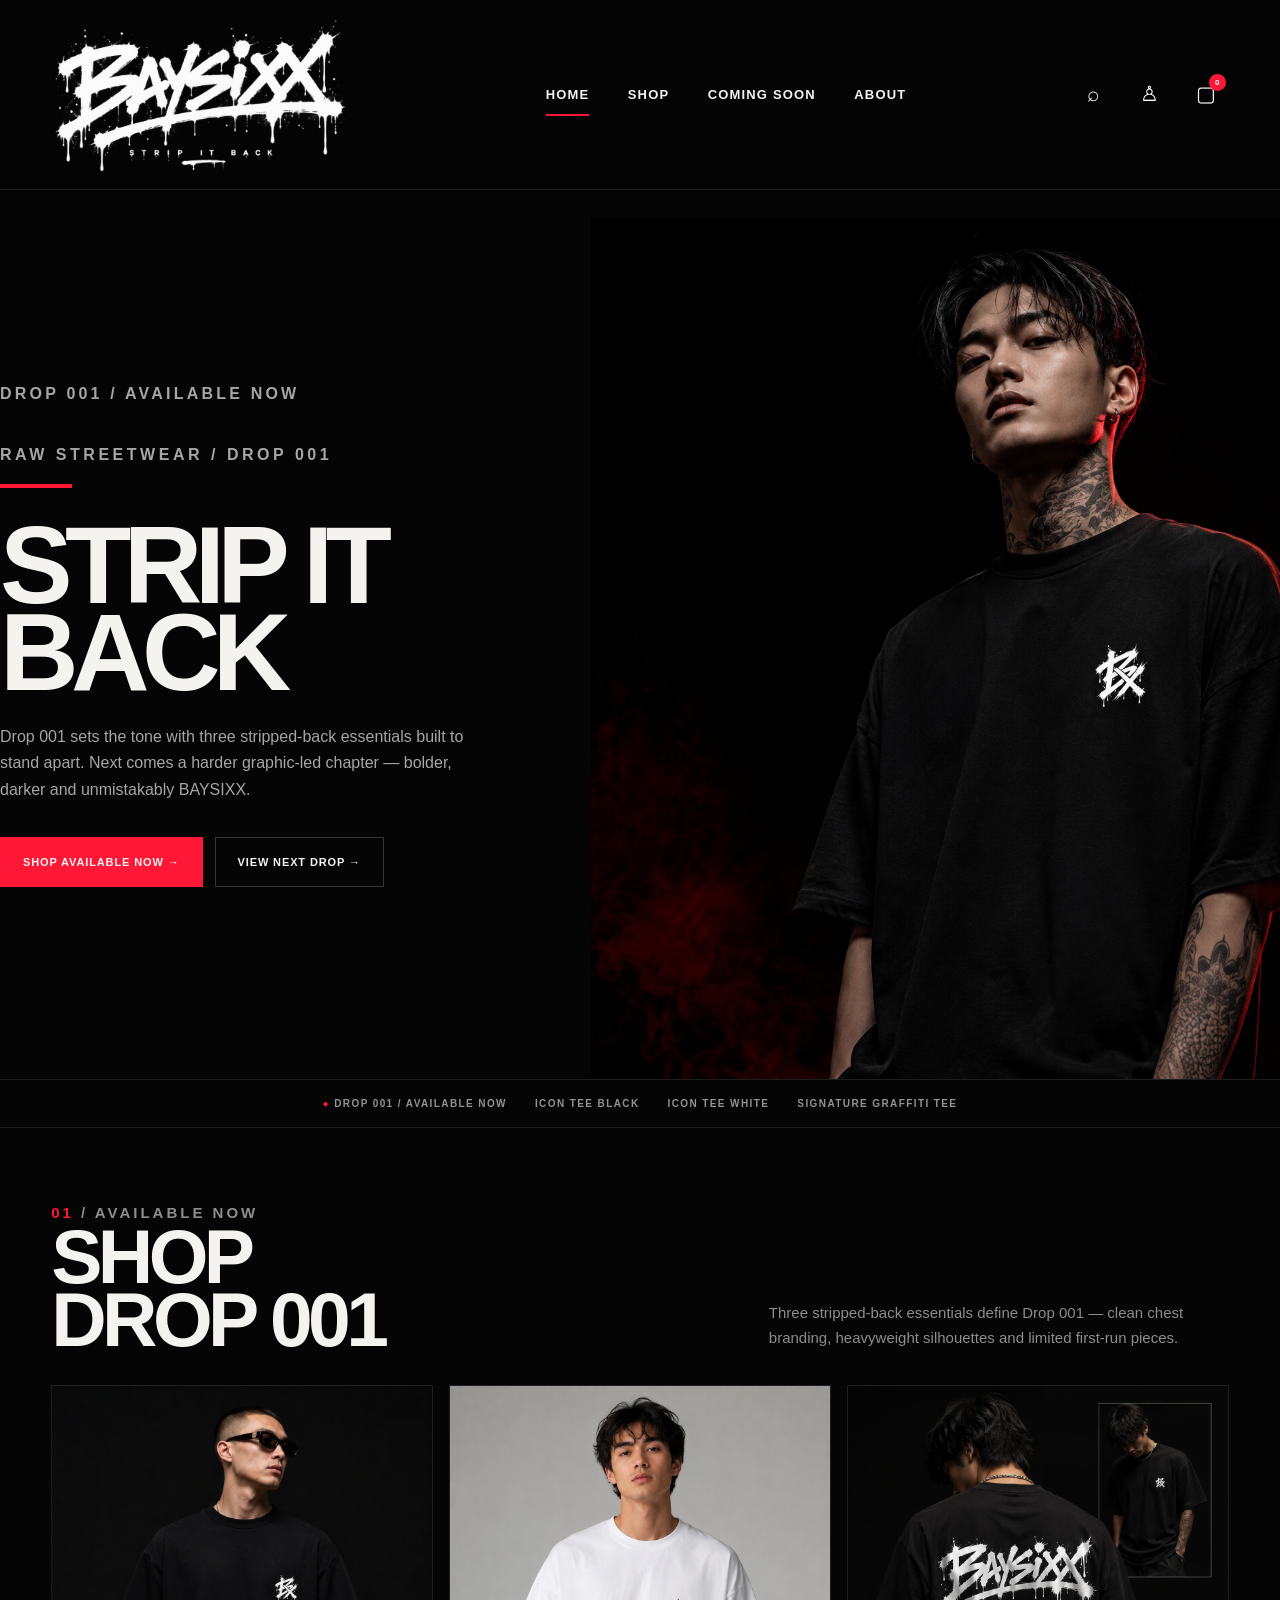
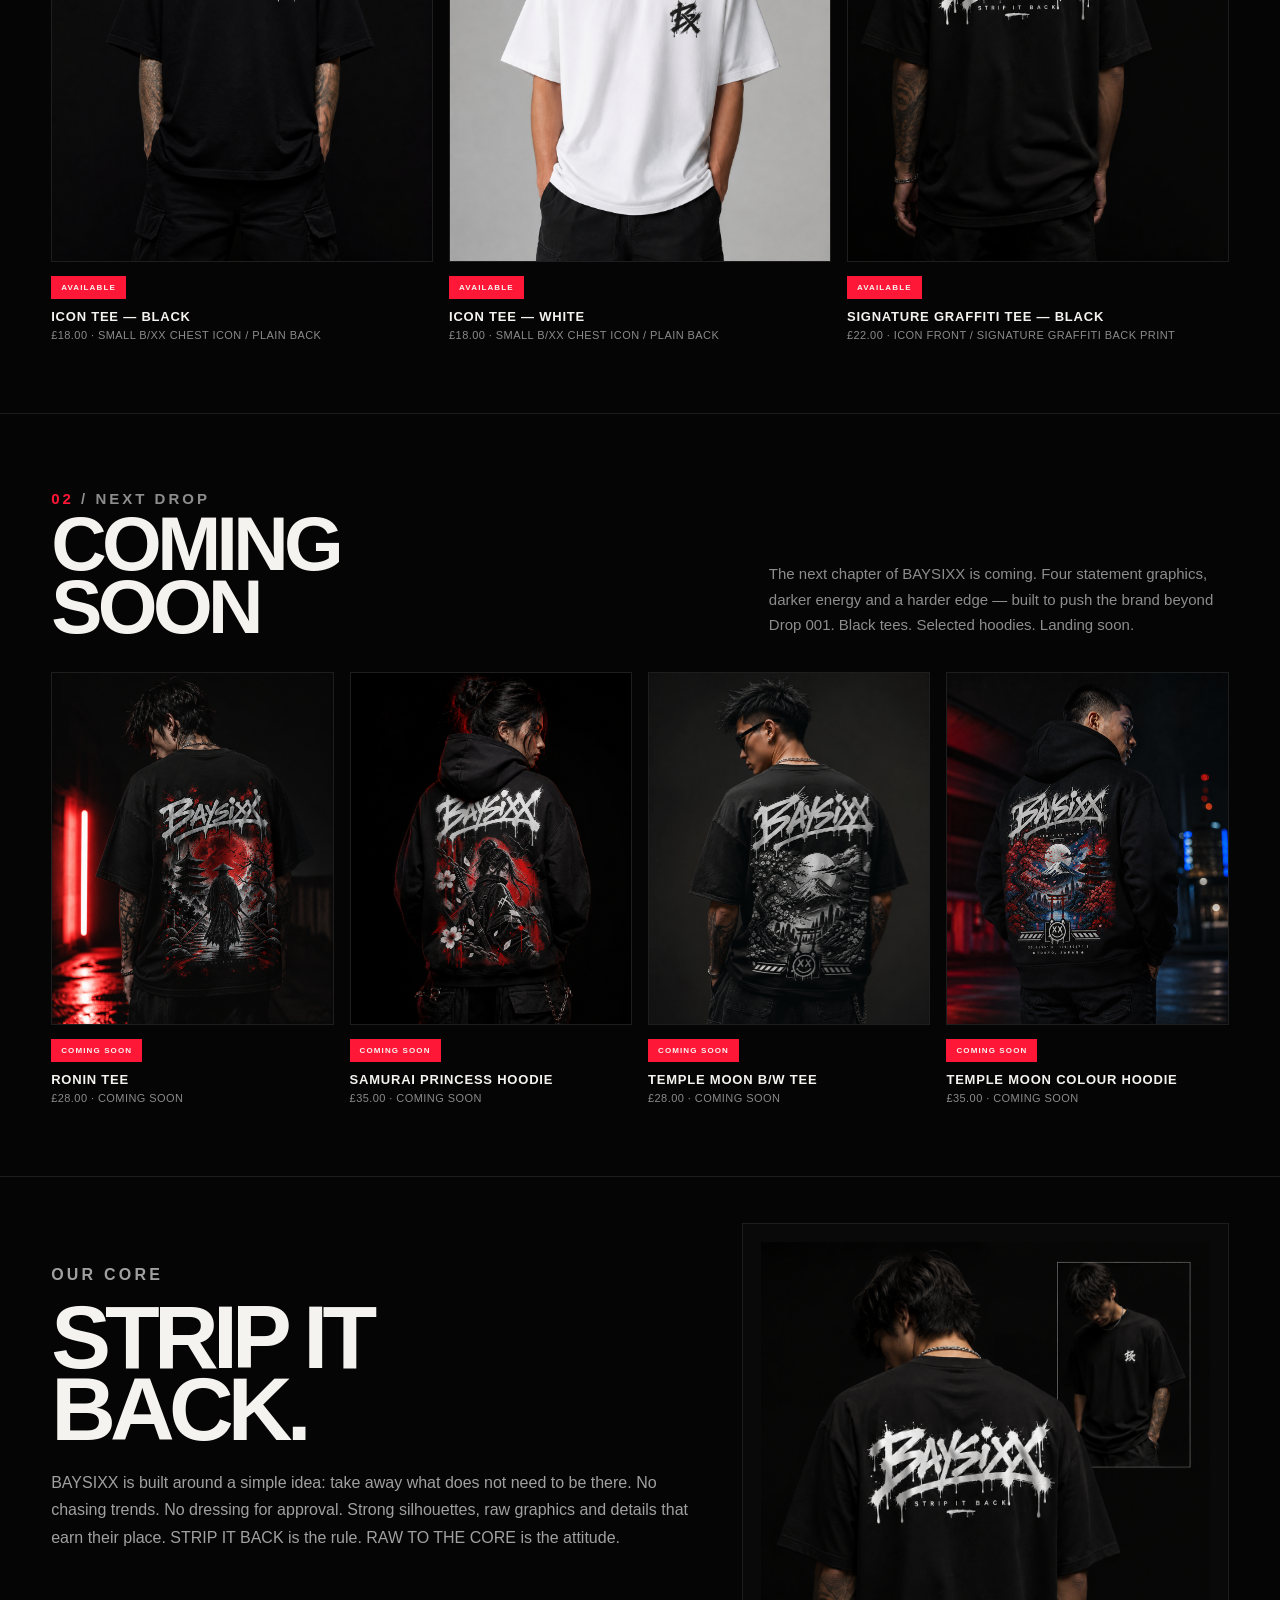
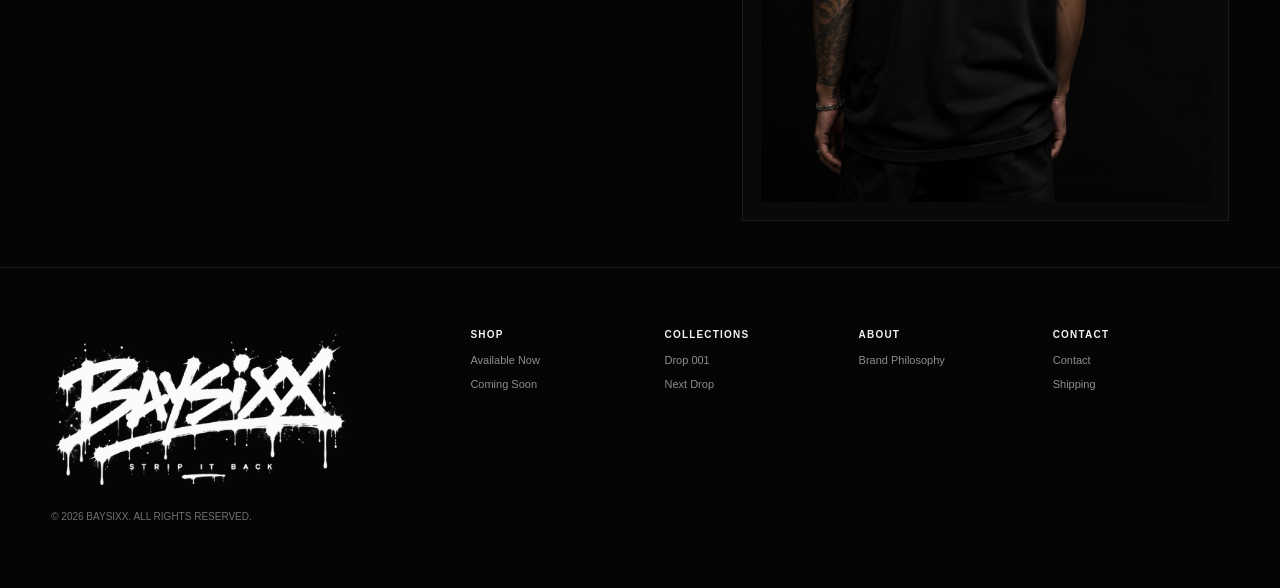
==== commit 1e26ae9e: "Add files via upload" ====
--- a/index.html
+++ b/index.html
@@ -1 +1,555 @@
-<!doctype html><html lang="en"><head><meta charset="utf-8"><meta name="viewport" content="width=device-width,initial-scale=1"><meta name="theme-color" content="#050505"><title>BAYSIXX | Strip It Back</title><link rel="stylesheet" href="styles.css?v=clean10"><link rel="stylesheet" href="desktop-redesign.css?v=1"><link rel="stylesheet" href="mobile-app.css?v=1"><link rel="stylesheet" href="brand-fix.css?v=1"><link rel="icon" type="image/png" sizes="32x32" href="favicon-32.png?v=bx6"><link rel="apple-touch-icon" href="apple-touch-icon.png?v=bx6"><link rel="manifest" href="site.webmanifest?v=bx6"></head><body id="top"><header class="site-header"><a class="header-logo logo-lockup" href="index.html" aria-label="BAYSIXX home"><span class="logo-art"><img src="assets/baysixx-wordmark.png?v=master" alt="BAYSIXX"></span><span class="logo-tagline">STRIP IT BACK</span></a><nav class="nav nav-left"><a class="active" href="index.html">HOME</a><a href="shop.html">SHOP</a><a href="#drop">COLLECTIONS</a><a href="story.html">ABOUT</a><a href="#contact">CONTACT</a></nav><nav class="nav nav-right"><button class="text-button" aria-label="Search">⌕</button><button class="text-button" aria-label="Account">♙</button><button class="text-button cart-button" aria-label="Cart">▢<span class="cart-count">0</span></button></nav></header><main><section class="hero"><div class="hero-copy"><p class="hero-kicker">MINIMAL. BOLD. TIMELESS.</p><h1>STRIP IT<br>BACK</h1><div class="hero-actions"><a class="button button-red" href="shop.html">SHOP NOW <span>→</span></a><a class="button button-dark" href="#drop">VIEW COLLECTIONS <span>→</span></a></div></div><div class="campaign-art"><img class="campaign-photo" src="assets/products/ronin-tee-front-clean.jpg" alt="BAYSIXX streetwear lookbook"></div></section><section class="benefits"><div><b>◎</b><span><strong>WORLDWIDE SHIPPING</strong><small>Free shipping on orders £100+</small></span></div><div><b>✦</b><span><strong>BUILT DIFFERENT</strong><small>Quality over quantity</small></span></div><div><b>▢</b><span><strong>SECURE PAYMENTS</strong><small>Safe, encrypted & protected</small></span></div></section><section class="drop" id="drop"><div class="section-heading"><p class="eyebrow"><em>01</em> / DROP 001</p><h2>DROP 001</h2><p class="section-copy">The beginning of everything.<br>Limited pieces. Forever exclusive.</p><a class="section-link" href="shop.html">EXPLORE DROP ↗</a></div><div class="products"><a class="product-card" href="product.html?product=icon-hoodie-black"><div class="product-image"><img class="product-photo" src="assets/products/icon-hoodie-black-back.jpg" alt="BAYSIXX Icon Hoodie Black"></div></a><a class="product-card" href="product.html?product=ronin-japan"><div class="product-image"><img class="product-photo" src="assets/products/ronin-tee-front-clean.jpg" alt="BAYSIXX Ronin Tee front"></div></a><a class="product-card" href="product.html?product=ronin-japan"><div class="product-image"><img class="product-photo" src="assets/products/ronin-tee-back-clean.jpg" alt="BAYSIXX Ronin Tee back"></div></a></div></section><section class="lookbook" id="lookbook"><div class="lookbook-copy"><p class="eyebrow"><em>02</em> / LOOKBOOK</p><h2>RAW.<br>UNFILTERED.<br>BAYSIXX.</h2><a class="section-link" href="shop.html">EXPLORE LOOKBOOK ↗</a></div><div class="lookbook-image"><img src="assets/product-core-black.jpg" alt="BAYSIXX real-life black streetwear mockup"></div></section></main><footer class="footer" id="contact"><div class="footer-brand"><a class="logo-lockup footer-logo" href="#top"><span class="logo-art"><img src="assets/baysixx-wordmark.png?v=master" alt="BAYSIXX"></span><span class="logo-tagline">STRIP IT BACK</span></a><small>© 2026 BAYSIXX. ALL RIGHTS RESERVED.</small></div><div class="footer-links-grid"><div><strong>SHOP</strong><a href="shop.html">All Products</a><a href="shop.html">T-Shirts</a><a href="shop.html">Hoodies</a></div><div><strong>COLLECTIONS</strong><a href="#drop">Drop 001</a><a href="#lookbook">Lookbook</a></div><div><strong>ABOUT</strong><a href="story.html">Our Story</a><a href="story.html">Philosophy</a></div><div><strong>CONTACT</strong><a href="#contact">Contact</a><a href="#contact">Shipping</a></div></div></footer><a class="back-to-top" href="#top" aria-label="Back to top">↑</a><script src="script.js?v=14"></script></body></html>+<!doctype html>
+<html lang="en">
+<head>
+<meta charset="utf-8">
+<meta name="viewport" content="width=device-width,initial-scale=1">
+<meta name="theme-color" content="#050505">
+<link rel="icon" href="favicon.ico" sizes="any">
+<link rel="icon" type="image/png" sizes="32x32" href="favicon-32.png">
+<link rel="apple-touch-icon" sizes="180x180" href="apple-touch-icon.png">
+<link rel="manifest" href="site.webmanifest">
+<title>BAYSIXX — Storefront Prototype</title>
+<style>
+:root{
+  --bg:#050505; --panel:#0b0b0b; --ink:#f5f3ef; --muted:#8c8c8c; --line:#1d1d1d; --red:#ff1738;
+  --pad:clamp(18px,4vw,64px); --max:1500px;
+}
+*{box-sizing:border-box}
+html{scroll-behavior:smooth}
+body{margin:0;background:var(--bg);color:var(--ink);font-family:Arial,Helvetica,sans-serif}
+img{display:block;max-width:100%}
+a{text-decoration:none;color:inherit}
+.site-header{
+  position:sticky;top:0;z-index:50;background:rgba(5,5,5,.95);backdrop-filter:blur(14px);
+  border-bottom:1px solid var(--line);
+}
+.header-wrap{
+  max-width:var(--max);margin:0 auto;padding:10px var(--pad);
+  min-height:132px;display:grid;grid-template-columns:330px 1fr auto;align-items:center;gap:34px;
+}
+.brand img{width:300px;height:auto}
+.nav{display:flex;justify-content:center;gap:clamp(26px,3vw,52px);font-size:13px;font-weight:900;letter-spacing:.09em}
+.nav a{padding:16px 0;position:relative}
+.nav a.active:after,.nav a:hover:after{content:"";position:absolute;left:0;right:0;bottom:2px;height:2px;background:var(--red)}
+.tools{display:flex;gap:10px}
+.tool{width:46px;height:46px;background:none;border:1px solid transparent;color:#fff;font:inherit;font-size:21px;cursor:pointer}
+.tool:hover{border-color:#333}
+main>section{border-bottom:1px solid var(--line)}
+.hero{max-width:var(--max);margin:0 auto;display:grid;grid-template-columns:44% 56%;min-height:calc(100vh - 93px)}
+.hero-copy{padding:64px var(--pad) 64px 0;display:flex;flex-direction:column;justify-content:center}
+.overline{font-size:10px;color:#898989;letter-spacing:.2em;font-weight:900;margin:0 0 28px}
+.kicker{font-size:11px;font-weight:900;letter-spacing:.22em;margin:0 0 18px}
+.kicker:after{content:"";display:block;width:72px;height:4px;background:var(--red);margin-top:16px}
+.hero h1{font-size:clamp(80px,8.5vw,152px);line-height:.8;letter-spacing:-.07em;margin:0 0 28px}
+.hero p{color:#a6a6a6;font-size:16px;line-height:1.65;max-width:480px;margin:0 0 34px}
+.actions{display:flex;flex-wrap:wrap;gap:12px}
+.btn{padding:18px 22px;border:1px solid #353535;font-size:11px;font-weight:900;letter-spacing:.08em}
+.btn.red{background:var(--red);border-color:var(--red)}
+.hero-visual{display:grid;align-items:end;padding:28px 0 0 28px}
+.hero-visual .frame{background:linear-gradient(180deg,#090909,#050505);height:100%;display:grid;align-items:end;overflow:hidden}
+.hero-visual img{width:100%;height:100%;object-fit:cover;object-position:center}
+.info-strip{display:flex;gap:28px;justify-content:center;flex-wrap:wrap;padding:18px var(--pad);font-size:10px;color:#939393;letter-spacing:.14em;font-weight:900}
+.info-strip b{color:var(--red)}
+.section{max-width:var(--max);margin:0 auto;padding:72px var(--pad)}
+.section-head{display:grid;grid-template-columns:1fr minmax(280px,460px);gap:34px;align-items:end;margin-bottom:34px}
+.eyebrow{font-size:10px;letter-spacing:.2em;color:#919191;font-weight:900;margin:0 0 10px}
+.eyebrow b{color:var(--red)}
+.section-head h2{font-size:clamp(48px,6vw,102px);line-height:.82;letter-spacing:-.06em;margin:0}
+.section-head p{margin:0;color:#8d8d8d;line-height:1.7;font-size:15px}
+.cards{display:grid;grid-template-columns:repeat(3,minmax(0,1fr));gap:16px}
+.card{display:block}
+.card-image{aspect-ratio:4/5;background:#0a0a0a;overflow:hidden;border:1px solid #1e1e1e}
+.card-image img{width:100%;height:100%;object-fit:cover}
+.card-meta{padding-top:14px}
+.badge{display:inline-block;background:var(--red);padding:7px 10px;font-size:8px;font-weight:900;letter-spacing:.14em;margin-bottom:10px}
+.card-meta h3{margin:0 0 5px;font-size:13px;letter-spacing:.06em}
+.card-meta p{margin:0;color:#8b8b8b;font-size:11px;letter-spacing:.04em}
+.coming .cards{grid-template-columns:repeat(4,minmax(0,1fr))}
+.about{max-width:var(--max);margin:0 auto;display:grid;grid-template-columns:1fr 42%}
+.about-copy{padding:84px var(--pad)}
+.about-copy h2{font-size:clamp(60px,7vw,118px);line-height:.8;letter-spacing:-.065em;margin:14px 0 24px}
+.about-copy p{color:#a0a0a0;line-height:1.7;max-width:720px;font-size:16px}
+.about-visual{padding:46px var(--pad) 46px 0;display:grid;align-items:center}
+.about-visual .frame{background:#090909;border:1px solid #1d1d1d;padding:18px}
+.about-visual img{width:100%;aspect-ratio:4/5;object-fit:cover}
+.footer{max-width:var(--max);margin:0 auto;padding:56px var(--pad);display:grid;grid-template-columns:1fr 2fr;gap:40px}
+.footer .brand img{width:300px;height:auto}
+.footer p{color:#6f6f6f;font-size:10px;margin-top:18px}
+.footer-links{display:grid;grid-template-columns:repeat(4,minmax(0,1fr));gap:18px}
+.footer-links strong{font-size:10px;letter-spacing:.12em}
+.footer-links a{display:block;margin-top:12px;color:#8d8d8d;font-size:11px}
+.notice{position:fixed;left:50%;transform:translateX(-50%);bottom:22px;background:#101010;border:1px solid #333;padding:12px 16px;font-size:10px;letter-spacing:.08em;opacity:0;pointer-events:none;transition:.2s;z-index:100}
+.notice.show{opacity:1}
+
+.top-button{
+  position:fixed;right:26px;bottom:26px;z-index:110;
+  width:58px;height:58px;border-radius:50%;
+  border:1px solid rgba(255,255,255,.28);
+  background:rgba(9,9,9,.58);color:#fff;
+  display:flex;flex-direction:column;align-items:center;justify-content:center;
+  gap:1px;font-size:9px;font-weight:900;letter-spacing:.08em;
+  cursor:pointer;opacity:0;visibility:hidden;transform:translateY(10px);
+  backdrop-filter:blur(10px);
+  transition:opacity .2s ease,transform .2s ease,background .2s ease,border-color .2s ease,visibility .2s;
+}
+.top-button span:first-child{font-size:19px;line-height:1}
+.top-button.visible{opacity:1;visibility:visible;transform:translateY(0)}
+.top-button.at-bottom{background:var(--red);border-color:var(--red);box-shadow:0 10px 34px rgba(255,23,56,.28)}
+.top-button:hover{border-color:#fff}
+@media(max-width:980px){
+  .top-button{right:16px;bottom:16px;width:52px;height:52px}
+}
+
+@media(max-width:980px){
+  .header-wrap{grid-template-columns:1fr auto;min-height:108px}.brand img{width:210px}.nav{display:none}
+  .hero{grid-template-columns:1fr}
+  .hero-copy{order:2;padding:44px var(--pad) 56px}
+  .hero-visual{order:1;padding:0}
+  .hero-visual .frame{min-height:420px}
+  .section,.about-copy,.footer{padding-left:var(--pad);padding-right:var(--pad)}
+  .section-head{grid-template-columns:1fr}
+  .cards{grid-template-columns:1fr}
+  .coming .cards{grid-template-columns:1fr}
+    .about{grid-template-columns:1fr}
+  .about-visual{padding:0 var(--pad) 56px}
+  .footer{grid-template-columns:1fr}
+  .footer-links{grid-template-columns:repeat(2,minmax(0,1fr))}
+}
+
+#shop,#coming,#about{
+  scroll-margin-top:150px;
+}
+@media(max-width:980px){
+  #shop,#coming,#about{scroll-margin-top:122px}
+}
+
+
+/* Product selection + bag */
+.product-trigger{cursor:pointer}
+.product-trigger .card-image{transition:transform .2s ease,border-color .2s ease}
+.product-trigger:hover .card-image{border-color:#3a3a3a;transform:translateY(-2px)}
+
+.product-modal-backdrop{
+  position:fixed;inset:0;z-index:160;background:rgba(0,0,0,.82);backdrop-filter:blur(5px);
+  opacity:0;visibility:hidden;transition:.2s;
+}
+.product-modal-backdrop.open{opacity:1;visibility:visible}
+.product-modal{
+  position:fixed;z-index:170;top:50%;left:50%;transform:translate(-50%,-46%) scale(.98);
+  width:min(980px,calc(100vw - 36px));max-height:min(88vh,900px);overflow:auto;
+  background:#080808;border:1px solid #2b2b2b;opacity:0;visibility:hidden;transition:.2s;
+  display:grid;grid-template-columns:minmax(0,1.05fr) minmax(360px,.95fr);
+}
+.product-modal.open{opacity:1;visibility:visible;transform:translate(-50%,-50%) scale(1)}
+.product-modal-media{min-height:620px;background:#0a0a0a;border-right:1px solid #242424}
+.product-modal-media img{width:100%;height:100%;object-fit:cover}
+.product-modal-info{padding:38px;position:relative}
+.modal-close{
+  position:absolute;top:18px;right:18px;width:42px;height:42px;border:1px solid #333;background:#0d0d0d;
+  color:#fff;font-size:25px;cursor:pointer
+}
+.product-state{font-size:9px;letter-spacing:.18em;font-weight:900;color:var(--red);margin-bottom:12px}
+.product-modal h3{font-size:clamp(36px,4vw,62px);line-height:.88;letter-spacing:-.045em;margin:0 42px 14px 0}
+.modal-price{font-size:18px;font-weight:900;margin:0 0 18px}
+.modal-desc{color:#9b9b9b;line-height:1.6;font-size:14px;margin:0 0 26px}
+.option-group{margin:24px 0}
+.option-group>strong{display:block;font-size:9px;letter-spacing:.16em;margin-bottom:10px}
+.option-row{display:flex;gap:8px;flex-wrap:wrap}
+.option-btn{
+  min-width:52px;height:44px;padding:0 14px;border:1px solid #373737;background:#0c0c0c;color:#fff;
+  font-size:10px;font-weight:900;letter-spacing:.05em;cursor:pointer
+}
+.option-btn.selected{border-color:var(--red);background:var(--red)}
+.option-btn[disabled]{opacity:.35;cursor:not-allowed}
+.colour-swatch{display:inline-flex;align-items:center;gap:8px}
+.colour-dot{width:14px;height:14px;border-radius:50%;border:1px solid #666;background:#050505}
+.colour-dot.white{background:#f5f4ef}
+.primary-action{
+  width:100%;margin-top:14px;padding:19px;border:0;background:var(--red);color:#fff;
+  font-size:11px;font-weight:900;letter-spacing:.1em;cursor:pointer
+}
+.primary-action:hover{filter:brightness(.94)}
+.modal-note{margin:14px 0 0;color:#747474;font-size:10px;line-height:1.5}
+.notify-email{
+  width:100%;height:48px;background:#0d0d0d;border:1px solid #333;color:#fff;padding:0 14px;
+  outline:none;font-size:13px;margin-top:4px
+}
+.notify-email:focus{border-color:var(--red)}
+
+.bag-drawer{
+  position:fixed;top:0;right:0;bottom:0;z-index:190;width:min(430px,92vw);background:#080808;
+  border-left:1px solid #292929;transform:translateX(103%);transition:.24s;overflow:auto
+}
+.bag-drawer.open{transform:translateX(0)}
+.bag-head{position:sticky;top:0;background:#080808;z-index:2;display:flex;justify-content:space-between;align-items:center;padding:22px;border-bottom:1px solid #292929}
+.bag-head strong{font-size:12px;letter-spacing:.14em}
+.bag-close{border:0;background:none;color:#fff;font-size:26px;cursor:pointer}
+.bag-body{padding:10px 22px 26px}
+.bag-line{display:grid;grid-template-columns:72px 1fr auto;gap:12px;align-items:center;padding:14px 0;border-bottom:1px solid #222}
+.bag-line img{width:72px;height:88px;object-fit:cover}
+.bag-line strong{display:block;font-size:11px;line-height:1.35}
+.bag-line small{display:block;color:#888;font-size:10px;line-height:1.5;margin-top:5px}
+.bag-remove{border:0;background:none;color:#777;font-size:19px;cursor:pointer}
+.bag-total{display:flex;justify-content:space-between;align-items:center;padding:22px 0 0;font-size:13px;font-weight:900}
+.checkout-btn{width:100%;padding:18px;margin-top:14px;border:0;background:var(--red);color:#fff;font-size:11px;font-weight:900;letter-spacing:.1em}
+.bag-empty{padding:42px 0;text-align:center;color:#777;font-size:12px}
+.bag-count{
+  position:absolute;top:2px;right:2px;min-width:17px;height:17px;border-radius:999px;background:var(--red);color:#fff;
+  display:grid;place-items:center;font-size:8px;font-weight:900;padding:0 4px
+}
+.tool.bag-tool{position:relative}
+
+@media(max-width:760px){
+  .product-modal{grid-template-columns:1fr;top:auto;left:0;right:0;bottom:0;transform:translateY(103%);width:100%;max-height:92vh}
+  .product-modal.open{transform:translateY(0)}
+  .product-modal-media{min-height:380px;border-right:0;border-bottom:1px solid #242424}
+  .product-modal-info{padding:24px 18px 30px}
+  .product-modal h3{font-size:40px}
+}
+
+</style>
+</head>
+<body id="top">
+<header class="site-header">
+  <div class="header-wrap">
+    <a class="brand" href="#top" aria-label="BAYSIXX home"><img src="assets/wordmark.png" alt="BAYSIXX"></a>
+    <nav class="nav">
+      <a class="active" href="#top">HOME</a>
+      <a href="#shop">SHOP</a>
+      <a href="#coming">COMING SOON</a>
+      <a href="#about">ABOUT</a>
+    </nav>
+    <div class="tools">
+      <button class="tool" onclick="toast('SEARCH COMING SOON')">⌕</button>
+      <button class="tool" onclick="toast('ACCOUNT COMING SOON')">♙</button>
+      <button class="tool bag-tool" id="bagButton" aria-label="Open bag">▢<span class="bag-count" id="bagCount">0</span></button>
+    </div>
+  </div>
+</header>
+
+<main>
+  <section>
+    <div class="hero">
+      <div class="hero-copy">
+        <p class="overline">DROP 001 / AVAILABLE NOW</p>
+        <p class="kicker">RAW STREETWEAR / DROP 001</p>
+        <h1>STRIP IT<br>BACK</h1>
+        <p>Drop 001 sets the tone with three stripped-back essentials built to stand apart. Next comes a harder graphic-led chapter — bolder, darker and unmistakably BAYSIXX.</p>
+        <div class="actions">
+          <a class="btn red" href="#shop">SHOP AVAILABLE NOW →</a>
+          <a class="btn" href="#coming">VIEW NEXT DROP →</a>
+        </div>
+      </div>
+      <div class="hero-visual">
+        <div class="frame"><img src="assets/hero-model.png" alt="BAYSIXX black tee hero mockup"></div>
+      </div>
+    </div>
+  </section>
+
+  <section>
+    <div class="info-strip">
+      <span><b>●</b> DROP 001 / AVAILABLE NOW</span>
+      <span>ICON TEE BLACK</span>
+      <span>ICON TEE WHITE</span>
+      <span>SIGNATURE GRAFFITI TEE</span>
+    </div>
+  </section>
+
+  <section id="shop">
+    <div class="section">
+      <div class="section-head">
+        <div>
+          <p class="eyebrow"><b>01</b> / AVAILABLE NOW</p>
+          <h2>SHOP<br>DROP 001</h2>
+        </div>
+        <p>Three stripped-back essentials define Drop 001 — clean chest branding, heavyweight silhouettes and limited first-run pieces.</p>
+      </div>
+      <div class="cards">
+        <a class="card product-trigger" href="#" data-product="icon-black">
+          <div class="card-image"><img src="assets/available-black.png" alt="Black icon tee mockup"></div>
+          <div class="card-meta"><span class="badge">AVAILABLE</span><h3>ICON TEE — BLACK</h3><p>£18.00 · SMALL B/XX CHEST ICON / PLAIN BACK</p></div>
+        </a>
+        <a class="card product-trigger" href="#" data-product="icon-white">
+          <div class="card-image"><img src="assets/available-white.png" alt="White icon tee mockup"></div>
+          <div class="card-meta"><span class="badge">AVAILABLE</span><h3>ICON TEE — WHITE</h3><p>£18.00 · SMALL B/XX CHEST ICON / PLAIN BACK</p></div>
+        </a>
+        <a class="card product-trigger" href="#" data-product="signature-black">
+          <div class="card-image"><img src="assets/available-signature.png" alt="Signature graffiti tee mockup"></div>
+          <div class="card-meta"><span class="badge">AVAILABLE</span><h3>SIGNATURE GRAFFITI TEE — BLACK</h3><p>£22.00 · ICON FRONT / SIGNATURE GRAFFITI BACK PRINT</p></div>
+        </a>
+      </div>
+    </div>
+  </section>
+
+  <section id="coming">
+    <div class="section coming">
+      <div class="section-head">
+        <div>
+          <p class="eyebrow"><b>02</b> / NEXT DROP</p>
+          <h2>COMING<br>SOON</h2>
+        </div>
+        <p>The next chapter of BAYSIXX is coming. Four statement graphics, darker energy and a harder edge — built to push the brand beyond Drop 001. Black tees. Selected hoodies. Landing soon.</p>
+      </div>
+      <div class="cards">
+        <a class="card product-trigger" href="#" data-product="ronin-tee">
+          <div class="card-image"><img src="assets/coming-ronin.png" alt="Ronin mockup"></div>
+          <div class="card-meta"><span class="badge">COMING SOON</span><h3>RONIN TEE</h3><p>£28.00 · COMING SOON</p></div>
+        </a>
+        <a class="card product-trigger" href="#" data-product="samurai-hoodie">
+          <div class="card-image"><img src="assets/coming-samurai-princess.png" alt="Samurai Princess hoodie mockup"></div>
+          <div class="card-meta"><span class="badge">COMING SOON</span><h3>SAMURAI PRINCESS HOODIE</h3><p>£35.00 · COMING SOON</p></div>
+        </a>
+        <a class="card product-trigger" href="#" data-product="temple-bw-tee">
+          <div class="card-image"><img src="assets/coming-temple-bw.png" alt="Temple Moon black and white mockup"></div>
+          <div class="card-meta"><span class="badge">COMING SOON</span><h3>TEMPLE MOON B/W TEE</h3><p>£28.00 · COMING SOON</p></div>
+        </a>
+        <a class="card product-trigger" href="#" data-product="temple-colour-hoodie">
+          <div class="card-image"><img src="assets/coming-temple-colour-fixed.png" alt="Temple Moon colour hoodie mockup"></div>
+          <div class="card-meta"><span class="badge">COMING SOON</span><h3>TEMPLE MOON COLOUR HOODIE</h3><p>£35.00 · COMING SOON</p></div>
+        </a>
+      </div>
+    </div>
+  </section>
+
+  <section id="about">
+    <div class="about">
+      <div class="about-copy">
+        <p class="eyebrow">OUR CORE</p>
+        <h2>STRIP IT<br>BACK.</h2>
+        <p>BAYSIXX is built around a simple idea: take away what does not need to be there. No chasing trends. No dressing for approval. Strong silhouettes, raw graphics and details that earn their place. STRIP IT BACK is the rule. RAW TO THE CORE is the attitude.</p>
+      </div>
+      <div class="about-visual">
+        <div class="frame"><img src="assets/available-signature.png" alt="BAYSIXX signature tee detail"></div>
+      </div>
+    </div>
+  </section>
+</main>
+
+<footer>
+  <div class="footer">
+    <div>
+      <a class="brand" href="#top"><img src="assets/wordmark.png" alt="BAYSIXX"></a>
+      <p>© 2026 BAYSIXX. ALL RIGHTS RESERVED.</p>
+    </div>
+    <div class="footer-links">
+      <div><strong>SHOP</strong><a href="#shop">Available Now</a><a href="#coming">Coming Soon</a></div>
+      <div><strong>COLLECTIONS</strong><a href="#shop">Drop 001</a><a href="#coming">Next Drop</a></div>
+      <div><strong>ABOUT</strong><a href="#about">Brand Philosophy</a></div>
+      <div><strong>CONTACT</strong><a href="#" onclick="toast('CONTACT');return false;">Contact</a><a href="#" onclick="toast('SHIPPING INFO');return false;">Shipping</a></div>
+    </div>
+  </div>
+</footer>
+
+
+
+<div class="product-modal-backdrop" id="productBackdrop"></div>
+<section class="product-modal" id="productModal" role="dialog" aria-modal="true" aria-labelledby="modalProductName">
+  <div class="product-modal-media"><img id="modalProductImage" alt=""></div>
+  <div class="product-modal-info">
+    <button class="modal-close" id="modalClose" aria-label="Close">×</button>
+    <div class="product-state" id="modalState"></div>
+    <h3 id="modalProductName"></h3>
+    <p class="modal-price" id="modalPrice"></p>
+    <p class="modal-desc" id="modalDesc"></p>
+
+    <div class="option-group" id="colourGroup">
+      <strong>COLOUR</strong>
+      <div class="option-row" id="colourOptions"></div>
+    </div>
+
+    <div class="option-group">
+      <strong>SIZE</strong>
+      <div class="option-row" id="sizeOptions">
+        <button class="option-btn" data-size="S">S</button>
+        <button class="option-btn" data-size="M">M</button>
+        <button class="option-btn" data-size="L">L</button>
+        <button class="option-btn" data-size="XL">XL</button>
+        <button class="option-btn" data-size="XXL">XXL</button>
+      </div>
+    </div>
+
+    <div id="notifyFields" style="display:none">
+      <div class="option-group">
+        <strong>EMAIL FOR DROP ALERT</strong>
+        <input class="notify-email" id="notifyEmail" type="email" placeholder="you@example.com">
+      </div>
+    </div>
+
+    <button class="primary-action" id="modalAction">ADD TO BAG</button>
+    <p class="modal-note" id="modalNote"></p>
+  </div>
+</section>
+
+<aside class="bag-drawer" id="bagDrawer" aria-label="Shopping bag">
+  <div class="bag-head"><strong>YOUR BAG</strong><button class="bag-close" id="bagClose" aria-label="Close bag">×</button></div>
+  <div class="bag-body" id="bagBody"></div>
+</aside>
+
+<button class="top-button" id="topButton" type="button" aria-label="Back to top">
+  <span>↑</span><span>TOP</span>
+</button>
+
+<div class="notice" id="notice"></div>
+
+<script>
+function toast(msg){
+  const n=document.getElementById('notice');
+  n.textContent=msg;
+  n.classList.add('show');
+  clearTimeout(window.__toast);
+  window.__toast=setTimeout(()=>n.classList.remove('show'),1300);
+}
+
+const topButton=document.getElementById('topButton');
+function updateTopButton(){
+  const y=window.scrollY || document.documentElement.scrollTop;
+  const docH=Math.max(document.body.scrollHeight,document.documentElement.scrollHeight);
+  const nearBottom=(window.innerHeight + y) >= (docH - 80);
+  topButton.classList.toggle('visible',y>420);
+  topButton.classList.toggle('at-bottom',nearBottom);
+}
+topButton.addEventListener('click',()=>window.scrollTo({top:0,behavior:'smooth'}));
+window.addEventListener('scroll',updateTopButton,{passive:true});
+window.addEventListener('resize',updateTopButton);
+updateTopButton();
+
+
+const STORE_PRODUCTS={
+  "icon-black":{
+    name:"ICON TEE — BLACK", price:18, state:"AVAILABLE NOW", image:"assets/available-black.png",
+    desc:"A stripped-back heavyweight tee finished with the BAYSIXX B/XX chest mark. Clean front. Plain back.",
+    available:true, colours:[["Black","black"]]
+  },
+  "icon-white":{
+    name:"ICON TEE — WHITE", price:18, state:"AVAILABLE NOW", image:"assets/available-white.png",
+    desc:"The clean white edition of the BAYSIXX Icon Tee, finished with the contrasting B/XX chest mark.",
+    available:true, colours:[["White","white"]]
+  },
+  "signature-black":{
+    name:"SIGNATURE GRAFFITI TEE — BLACK", price:22, state:"AVAILABLE NOW", image:"assets/available-signature.png",
+    desc:"Small B/XX chest mark at the front. Full BAYSIXX signature graffiti artwork across the back.",
+    available:true, colours:[["Black","black"]]
+  },
+  "ronin-tee":{
+    name:"RONIN TEE", price:28, state:"COMING SOON", image:"assets/coming-ronin.png",
+    desc:"A dark Japanese-inspired back graphic built around the lone ronin, red moon and BAYSIXX attitude.",
+    available:false, colours:[["Black","black"]]
+  },
+  "samurai-hoodie":{
+    name:"SAMURAI PRINCESS HOODIE", price:35, state:"COMING SOON", image:"assets/coming-samurai-princess.png",
+    desc:"A heavyweight black hoodie carrying the Samurai Princess graphic — sharp, layered and unapologetic.",
+    available:false, colours:[["Black","black"]]
+  },
+  "temple-bw-tee":{
+    name:"TEMPLE MOON B/W TEE", price:28, state:"COMING SOON", image:"assets/coming-temple-bw.png",
+    desc:"Monochrome Tokyo-inspired artwork balancing temple lines, mountain silhouettes and graphic detail.",
+    available:false, colours:[["Black","black"]]
+  },
+  "temple-colour-hoodie":{
+    name:"TEMPLE MOON COLOUR HOODIE", price:35, state:"COMING SOON", image:"assets/coming-temple-colour-fixed.png",
+    desc:"The full-colour Temple Moon artwork in red, blue and black — built for the next BAYSIXX drop.",
+    available:false, colours:[["Black","black"]]
+  }
+};
+
+const modal=document.getElementById('productModal');
+const backdrop=document.getElementById('productBackdrop');
+const modalName=document.getElementById('modalProductName');
+const modalState=document.getElementById('modalState');
+const modalPrice=document.getElementById('modalPrice');
+const modalDesc=document.getElementById('modalDesc');
+const modalImage=document.getElementById('modalProductImage');
+const colourOptions=document.getElementById('colourOptions');
+const sizeButtons=[...document.querySelectorAll('#sizeOptions .option-btn')];
+const modalAction=document.getElementById('modalAction');
+const modalNote=document.getElementById('modalNote');
+const notifyFields=document.getElementById('notifyFields');
+const notifyEmail=document.getElementById('notifyEmail');
+let activeProductKey=null, selectedSize=null, selectedColour=null;
+
+function money(v){return '£'+Number(v).toFixed(2)}
+function openProduct(key){
+  const p=STORE_PRODUCTS[key]; if(!p)return;
+  activeProductKey=key; selectedSize=null; selectedColour=p.colours[0][0];
+  modalName.textContent=p.name;
+  modalState.textContent=p.state;
+  modalPrice.textContent=money(p.price);
+  modalDesc.textContent=p.desc;
+  modalImage.src=p.image; modalImage.alt=p.name;
+  sizeButtons.forEach(b=>b.classList.remove('selected'));
+  colourOptions.innerHTML=p.colours.map(([label,cls],i)=>
+    `<button class="option-btn colour-swatch ${i===0?'selected':''}" data-colour="${label}">
+      <span class="colour-dot ${cls==='white'?'white':''}"></span>${label}
+    </button>`).join('');
+  colourOptions.querySelectorAll('.option-btn').forEach(btn=>btn.addEventListener('click',()=>{
+    colourOptions.querySelectorAll('.option-btn').forEach(b=>b.classList.remove('selected'));
+    btn.classList.add('selected');selectedColour=btn.dataset.colour;
+  }));
+  notifyFields.style.display=p.available?'none':'block';
+  modalAction.textContent=p.available?'ADD TO BAG':'NOTIFY ME';
+  modalNote.textContent=p.available?'Select a size before adding to your bag.':'Choose your size and colour so we can record what you want from the next drop.';
+  modal.classList.add('open');backdrop.classList.add('open');document.body.style.overflow='hidden';
+}
+function closeProduct(){modal.classList.remove('open');backdrop.classList.remove('open');document.body.style.overflow='';}
+document.querySelectorAll('.product-trigger').forEach(card=>card.addEventListener('click',e=>{e.preventDefault();openProduct(card.dataset.product)}));
+document.getElementById('modalClose').addEventListener('click',closeProduct);
+backdrop.addEventListener('click',()=>{closeProduct();closeBag();});
+document.addEventListener('keydown',e=>{if(e.key==='Escape'){closeProduct();closeBag();}});
+
+sizeButtons.forEach(btn=>btn.addEventListener('click',()=>{
+  sizeButtons.forEach(b=>b.classList.remove('selected'));
+  btn.classList.add('selected');selectedSize=btn.dataset.size;
+}));
+
+const BAG_KEY='baysixxPrototypeBagV1';
+const NOTIFY_KEY='baysixxPrototypeNotifyV1';
+const getStored=(key)=>{try{return JSON.parse(localStorage.getItem(key)||'[]')}catch{return[]}};
+const setStored=(key,val)=>localStorage.setItem(key,JSON.stringify(val));
+
+modalAction.addEventListener('click',()=>{
+  const p=STORE_PRODUCTS[activeProductKey]; if(!p)return;
+  if(!selectedSize){toast('SELECT A SIZE');return;}
+  if(p.available){
+    const bag=getStored(BAG_KEY);
+    bag.push({key:activeProductKey,name:p.name,price:p.price,image:p.image,size:selectedSize,colour:selectedColour});
+    setStored(BAG_KEY,bag);updateBag();closeProduct();openBag();toast('ADDED TO BAG');
+  }else{
+    const email=notifyEmail.value.trim();
+    if(!email || !email.includes('@')){toast('ENTER YOUR EMAIL');notifyEmail.focus();return;}
+    const list=getStored(NOTIFY_KEY);
+    list.push({key:activeProductKey,name:p.name,price:p.price,image:p.image,size:selectedSize,colour:selectedColour,email});
+    setStored(NOTIFY_KEY,list);
+    modalAction.textContent='YOU’RE ON THE LIST ✓';
+    modalNote.textContent=`Saved: ${selectedColour}, ${selectedSize}. Your selection has been saved on this device for testing.`;
+    setTimeout(()=>{closeProduct();modalAction.textContent='NOTIFY ME';},1200);
+  }
+});
+
+const bagDrawer=document.getElementById('bagDrawer');
+const bagBody=document.getElementById('bagBody');
+const bagCount=document.getElementById('bagCount');
+function updateBag(){
+  const bag=getStored(BAG_KEY);
+  bagCount.textContent=bag.length;
+  if(!bag.length){bagBody.innerHTML='<div class="bag-empty">YOUR BAG IS EMPTY</div>';return;}
+  bagBody.innerHTML=bag.map((item,i)=>`
+    <div class="bag-line">
+      <img src="${item.image}" alt="">
+      <div><strong>${item.name}</strong><small>${item.colour} / SIZE ${item.size}<br>${money(item.price)}</small></div>
+      <button class="bag-remove" data-index="${i}" aria-label="Remove">×</button>
+    </div>`).join('')+
+    `<div class="bag-total"><span>TOTAL</span><span>${money(bag.reduce((s,i)=>s+i.price,0))}</span></div>
+     <button class="checkout-btn" type="button" onclick="toast('CHECKOUT CONNECTION NEXT')">CHECKOUT</button>`;
+  bagBody.querySelectorAll('.bag-remove').forEach(btn=>btn.addEventListener('click',()=>{
+    const b=getStored(BAG_KEY);b.splice(Number(btn.dataset.index),1);setStored(BAG_KEY,b);updateBag();
+  }));
+}
+function openBag(){bagDrawer.classList.add('open');backdrop.classList.add('open');document.body.style.overflow='hidden';}
+function closeBag(){bagDrawer.classList.remove('open');if(!modal.classList.contains('open')){backdrop.classList.remove('open');document.body.style.overflow='';}}
+document.getElementById('bagButton').addEventListener('click',openBag);
+document.getElementById('bagClose').addEventListener('click',closeBag);
+updateBag();
+
+</script>
+</body>
+</html>
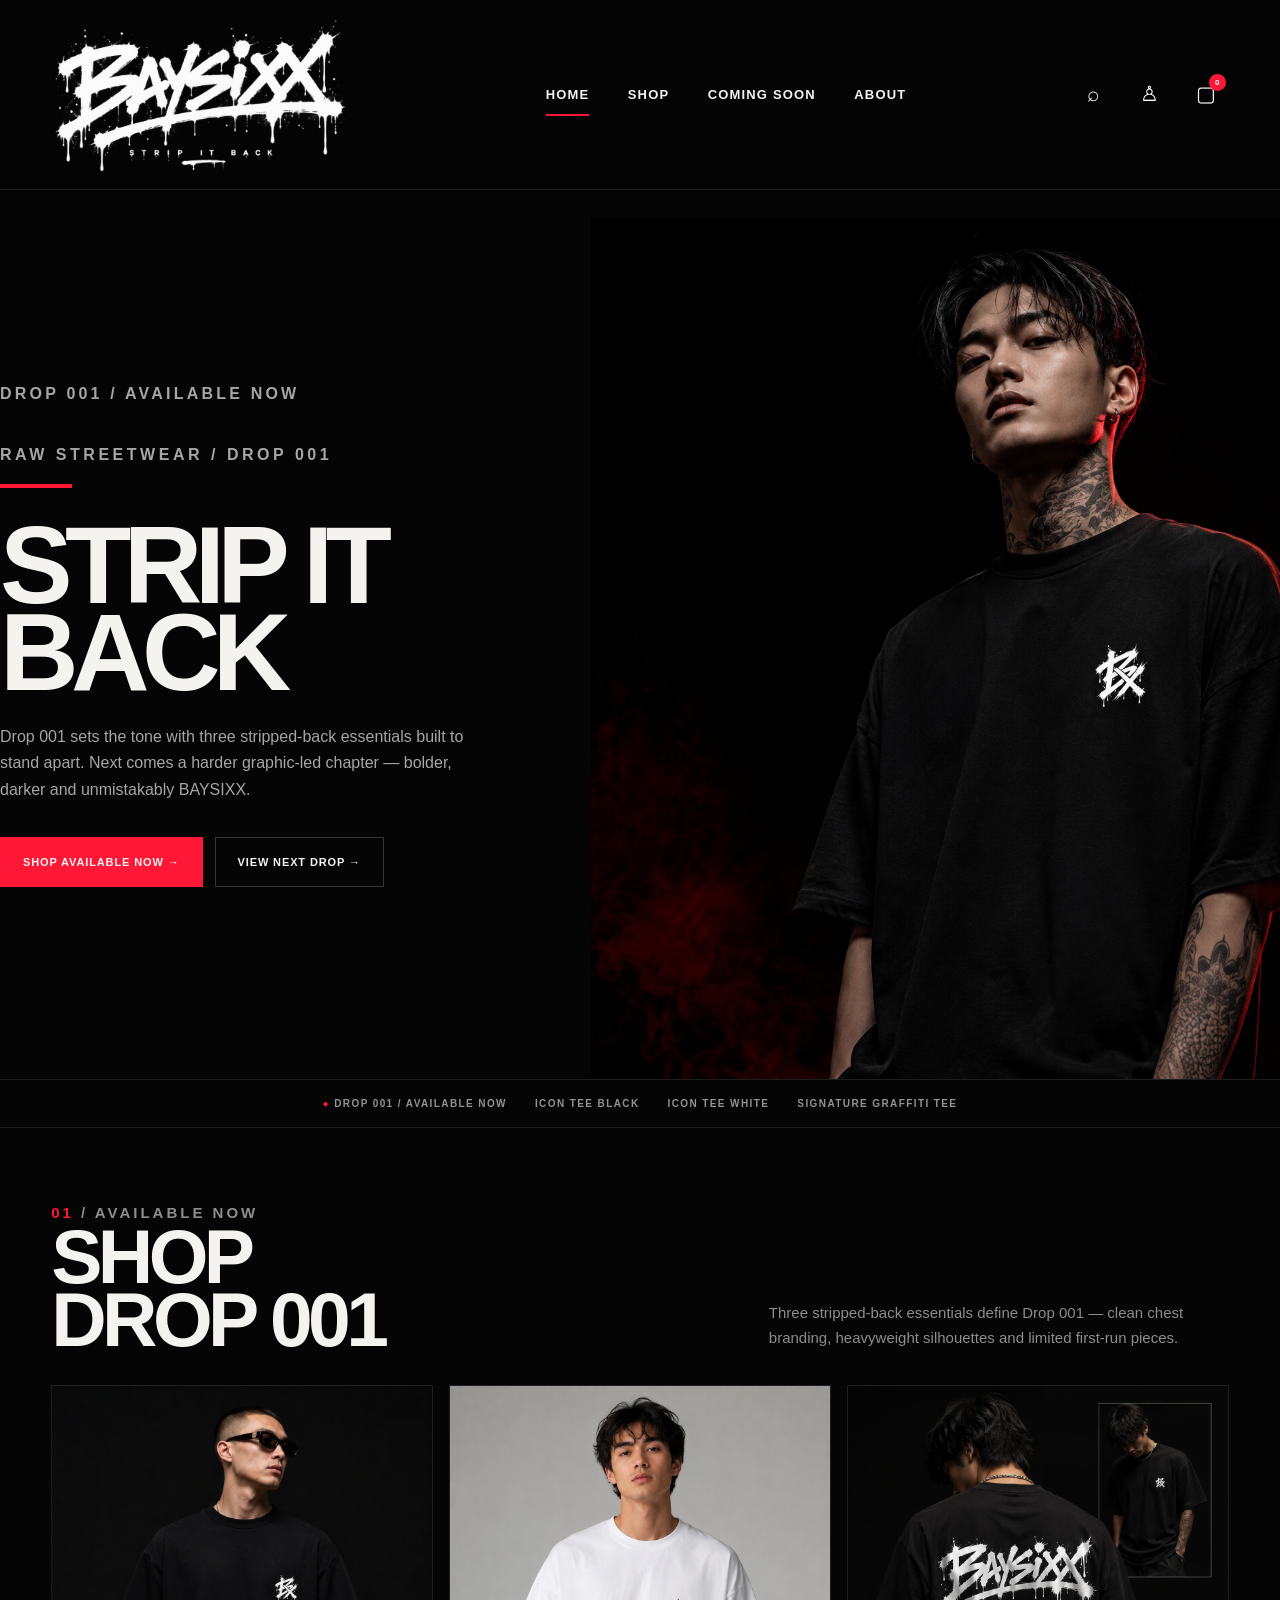
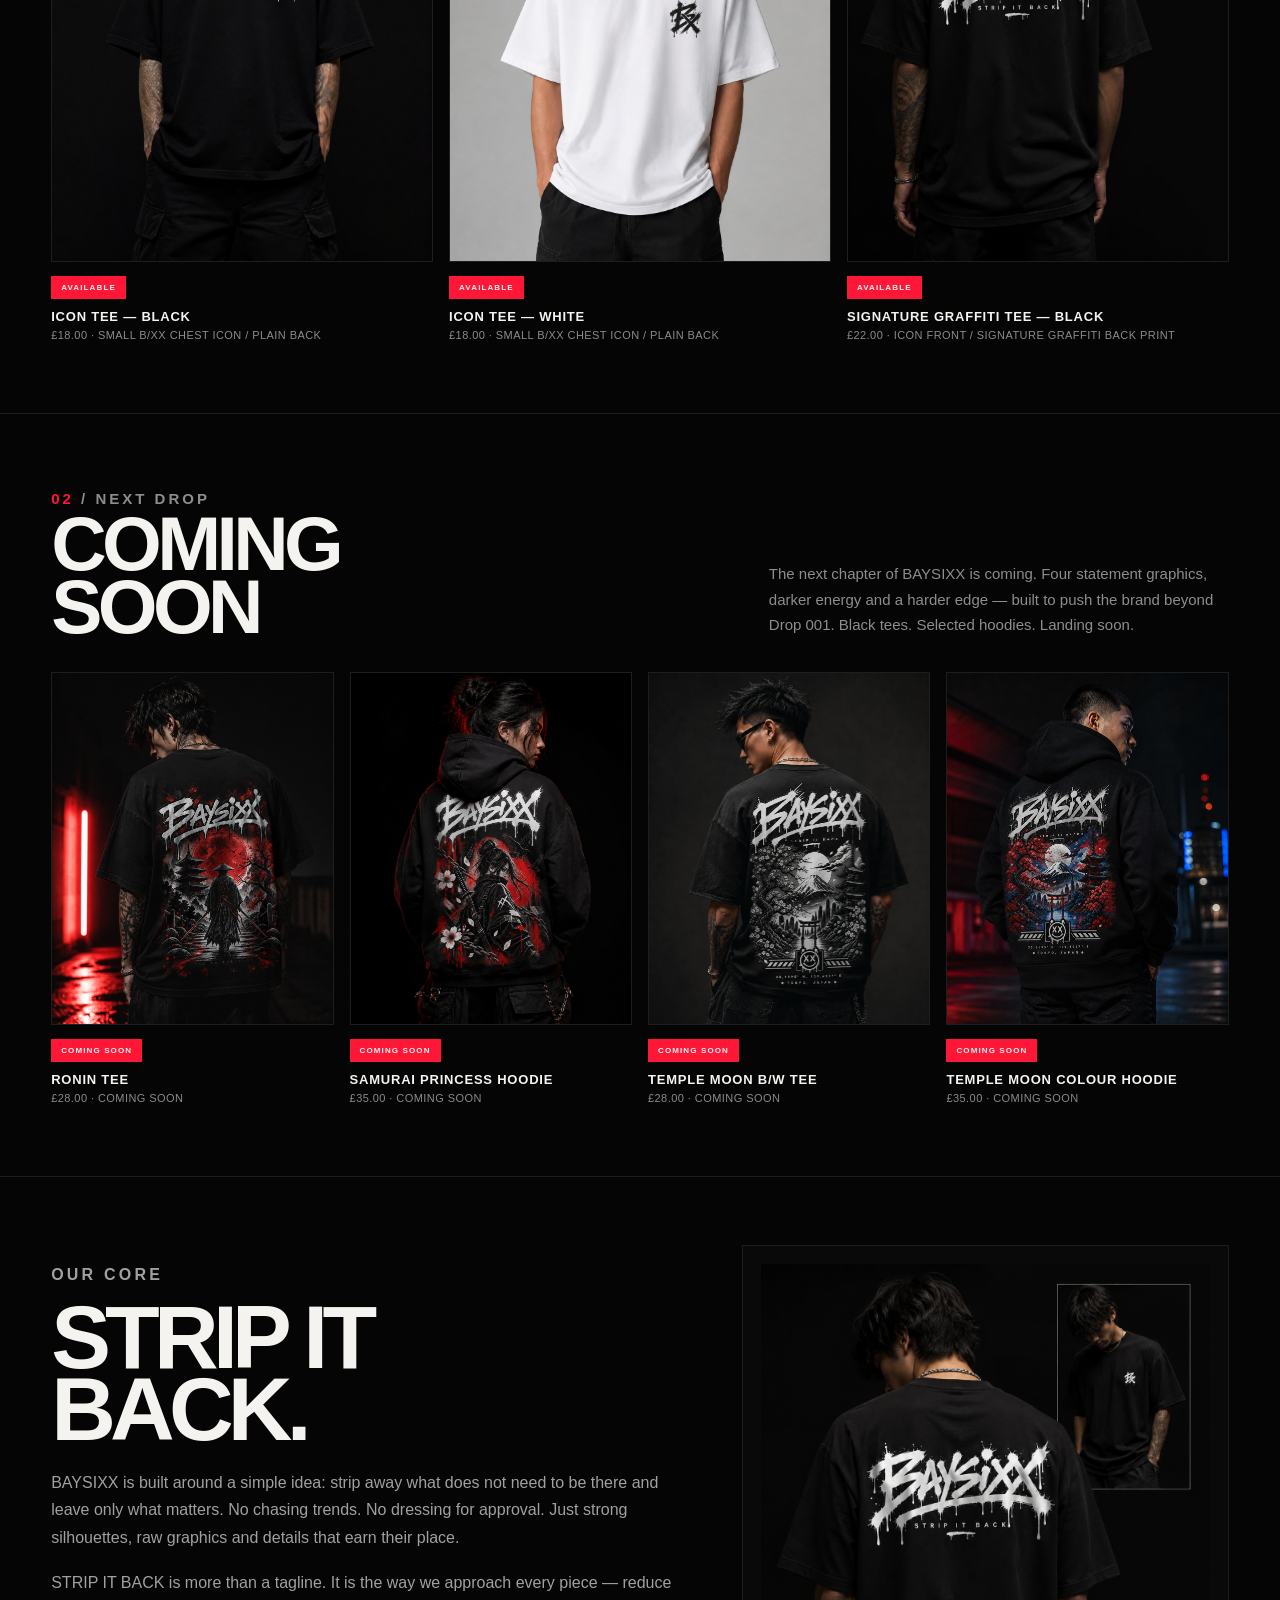
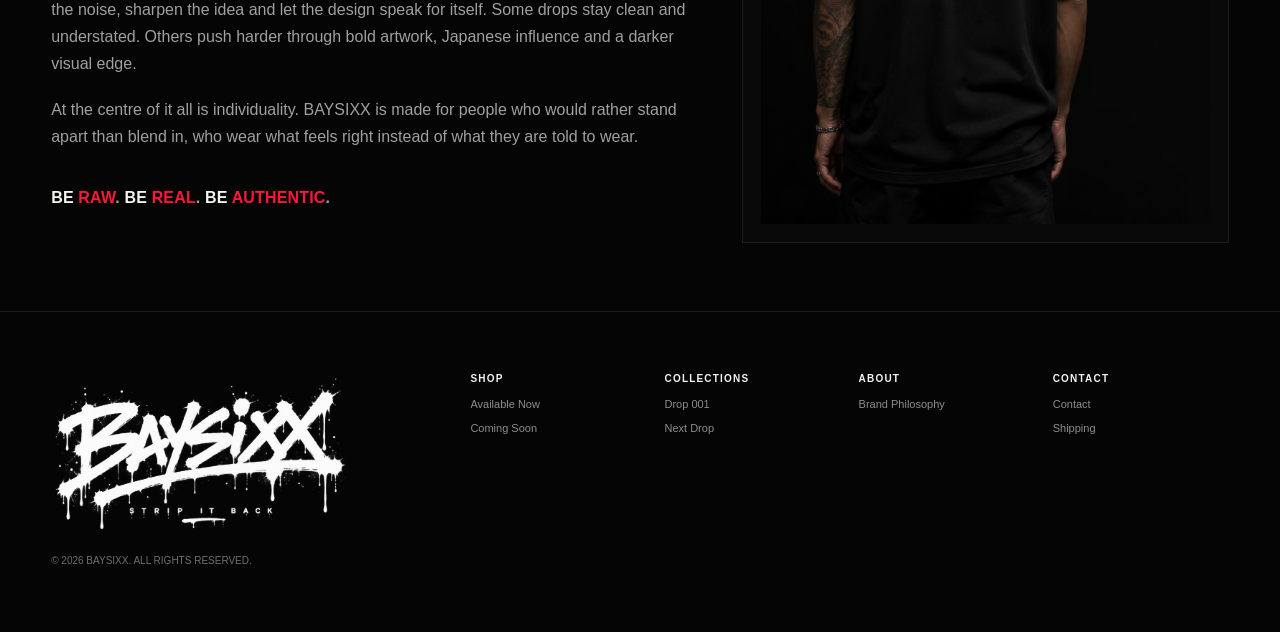
==== commit 2b56797e: "Add files via upload" ====
--- a/index.html
+++ b/index.html
@@ -8,7 +8,7 @@
 <link rel="icon" type="image/png" sizes="32x32" href="favicon-32.png">
 <link rel="apple-touch-icon" sizes="180x180" href="apple-touch-icon.png">
 <link rel="manifest" href="site.webmanifest">
-<title>BAYSIXX — Storefront Prototype</title>
+<title>BAYSIXX — STRIP IT BACK</title>
 <style>
 :root{
   --bg:#050505; --panel:#0b0b0b; --ink:#f5f3ef; --muted:#8c8c8c; --line:#1d1d1d; --red:#ff1738;
@@ -141,8 +141,8 @@
   display:grid;grid-template-columns:minmax(0,1.05fr) minmax(360px,.95fr);
 }
 .product-modal.open{opacity:1;visibility:visible;transform:translate(-50%,-50%) scale(1)}
-.product-modal-media{min-height:620px;background:#0a0a0a;border-right:1px solid #242424}
-.product-modal-media img{width:100%;height:100%;object-fit:cover}
+.product-modal-media{min-height:620px;background:#0a0a0a;border-right:1px solid #242424;display:grid;place-items:center;padding:12px}
+.product-modal-media img{width:100%;height:100%;object-fit:contain;object-position:center;background:#0a0a0a}
 .product-modal-info{padding:38px;position:relative}
 .modal-close{
   position:absolute;top:18px;right:18px;width:42px;height:42px;border:1px solid #333;background:#0d0d0d;
@@ -207,6 +207,112 @@
   .product-modal h3{font-size:40px}
 }
 
+
+/* Mobile navigation */
+.mobile-menu-btn{
+  display:none;
+  width:46px;height:46px;
+  border:1px solid #333;
+  background:#090909;
+  color:#fff;
+  cursor:pointer;
+  align-items:center;
+  justify-content:center;
+  flex-direction:column;
+  gap:5px;
+  padding:0;
+}
+.mobile-menu-btn span{
+  display:block;
+  width:20px;height:2px;
+  background:#fff;
+  transition:transform .2s ease,opacity .2s ease;
+}
+.mobile-menu-btn.open span:nth-child(1){transform:translateY(7px) rotate(45deg)}
+.mobile-menu-btn.open span:nth-child(2){opacity:0}
+.mobile-menu-btn.open span:nth-child(3){transform:translateY(-7px) rotate(-45deg)}
+
+.mobile-menu{
+  display:none;
+}
+
+@media(max-width:980px){
+  .header-wrap{
+    grid-template-columns:minmax(0,1fr) auto;
+    min-height:108px;
+    gap:14px;
+  }
+  .brand img{width:200px}
+  .nav{display:none}
+  .tools{gap:7px}
+  .tools .tool:not(.bag-tool){display:none}
+  .tool.bag-tool{width:46px;height:46px}
+  .mobile-menu-btn{display:flex}
+
+  .mobile-menu{
+    position:absolute;
+    left:0;right:0;top:100%;
+    z-index:140;
+    display:block;
+    background:rgba(5,5,5,.98);
+    border-top:1px solid #202020;
+    border-bottom:1px solid #2a2a2a;
+    padding:10px var(--pad) 22px;
+    opacity:0;
+    visibility:hidden;
+    transform:translateY(-8px);
+    transition:opacity .2s ease,transform .2s ease,visibility .2s;
+    box-shadow:0 24px 40px rgba(0,0,0,.35);
+  }
+  .mobile-menu.open{
+    opacity:1;
+    visibility:visible;
+    transform:translateY(0);
+  }
+  .mobile-menu a,
+  .mobile-menu button{
+    width:100%;
+    display:flex;
+    align-items:center;
+    justify-content:space-between;
+    padding:17px 2px;
+    border:0;
+    border-bottom:1px solid #1d1d1d;
+    background:none;
+    color:#fff;
+    text-decoration:none;
+    text-align:left;
+    font:inherit;
+    font-size:18px;
+    font-weight:900;
+    letter-spacing:.055em;
+    cursor:pointer;
+  }
+  .mobile-menu a::after,
+  .mobile-menu button::after{
+    content:"→";
+    color:#777;
+    font-size:15px;
+  }
+  .mobile-menu .mobile-menu-utility{
+    color:#9b9b9b;
+    font-size:13px;
+  }
+  .mobile-menu a:last-child,
+  .mobile-menu button:last-child{border-bottom:0}
+}
+
+@media(max-width:430px){
+  .brand img{width:178px}
+  .header-wrap{min-height:98px}
+  .tool.bag-tool,.mobile-menu-btn{width:42px;height:42px}
+}
+
+
+.about-copy p + p{margin-top:18px}
+.about-accent{color:var(--red);font-weight:800}
+.about-be{color:var(--ink);font-weight:800}
+.about-mantra{margin-top:34px!important;font-weight:800;letter-spacing:.01em}
 </style>
 </head>
 <body id="top">
@@ -220,11 +326,22 @@
       <a href="#about">ABOUT</a>
     </nav>
     <div class="tools">
-      <button class="tool" onclick="toast('SEARCH COMING SOON')">⌕</button>
-      <button class="tool" onclick="toast('ACCOUNT COMING SOON')">♙</button>
+      <button class="tool" onclick="toast('SEARCH COMING SOON')" aria-label="Search">⌕</button>
+      <button class="tool" onclick="toast('ACCOUNT COMING SOON')" aria-label="Account">♙</button>
       <button class="tool bag-tool" id="bagButton" aria-label="Open bag">▢<span class="bag-count" id="bagCount">0</span></button>
+      <button class="mobile-menu-btn" id="mobileMenuButton" type="button" aria-label="Open menu" aria-expanded="false">
+        <span></span><span></span><span></span>
+      </button>
     </div>
   </div>
+  <nav class="mobile-menu" id="mobileMenu" aria-label="Mobile navigation">
+    <a href="#top">HOME</a>
+    <a href="#shop">SHOP</a>
+    <a href="#coming">COMING SOON</a>
+    <a href="#about">ABOUT</a>
+    <button class="mobile-menu-utility" type="button" onclick="toast('SEARCH COMING SOON')">SEARCH</button>
+    <button class="mobile-menu-utility" type="button" onclick="toast('ACCOUNT COMING SOON')">ACCOUNT</button>
+  </nav>
 </header>
 
 <main>
@@ -316,7 +433,10 @@
       <div class="about-copy">
         <p class="eyebrow">OUR CORE</p>
         <h2>STRIP IT<br>BACK.</h2>
-        <p>BAYSIXX is built around a simple idea: take away what does not need to be there. No chasing trends. No dressing for approval. Strong silhouettes, raw graphics and details that earn their place. STRIP IT BACK is the rule. RAW TO THE CORE is the attitude.</p>
+        <p>BAYSIXX is built around a simple idea: strip away what does not need to be there and leave only what matters. No chasing trends. No dressing for approval. Just strong silhouettes, raw graphics and details that earn their place.</p>
+        <p>STRIP IT BACK is more than a tagline. It is the way we approach every piece — reduce the noise, sharpen the idea and let the design speak for itself. Some drops stay clean and understated. Others push harder through bold artwork, Japanese influence and a darker visual edge.</p>
+        <p>At the centre of it all is individuality. BAYSIXX is made for people who would rather stand apart than blend in, who wear what feels right instead of what they are told to wear.</p>
+        <p class="about-mantra"><span class="about-be">BE</span> <span class="about-accent">RAW</span>. <span class="about-be">BE</span> <span class="about-accent">REAL</span>. <span class="about-be">BE</span> <span class="about-accent">AUTHENTIC</span>.</p>
       </div>
       <div class="about-visual">
         <div class="frame"><img src="assets/available-signature.png" alt="BAYSIXX signature tee detail"></div>
@@ -550,6 +670,33 @@
 document.getElementById('bagClose').addEventListener('click',closeBag);
 updateBag();
 
+
+const mobileMenuButton=document.getElementById('mobileMenuButton');
+const mobileMenu=document.getElementById('mobileMenu');
+
+function closeMobileMenu(){
+  mobileMenu.classList.remove('open');
+  mobileMenuButton.classList.remove('open');
+  mobileMenuButton.setAttribute('aria-expanded','false');
+  mobileMenuButton.setAttribute('aria-label','Open menu');
+}
+function toggleMobileMenu(){
+  const willOpen=!mobileMenu.classList.contains('open');
+  mobileMenu.classList.toggle('open',willOpen);
+  mobileMenuButton.classList.toggle('open',willOpen);
+  mobileMenuButton.setAttribute('aria-expanded',String(willOpen));
+  mobileMenuButton.setAttribute('aria-label',willOpen?'Close menu':'Open menu');
+}
+mobileMenuButton.addEventListener('click',toggleMobileMenu);
+mobileMenu.querySelectorAll('a,button').forEach(item=>item.addEventListener('click',closeMobileMenu));
+window.addEventListener('resize',()=>{if(window.innerWidth>980)closeMobileMenu();});
+document.addEventListener('click',e=>{
+  if(window.innerWidth<=980 && mobileMenu.classList.contains('open') &&
+     !mobileMenu.contains(e.target) && !mobileMenuButton.contains(e.target)){
+    closeMobileMenu();
+  }
+});
+
 </script>
 </body>
 </html>
